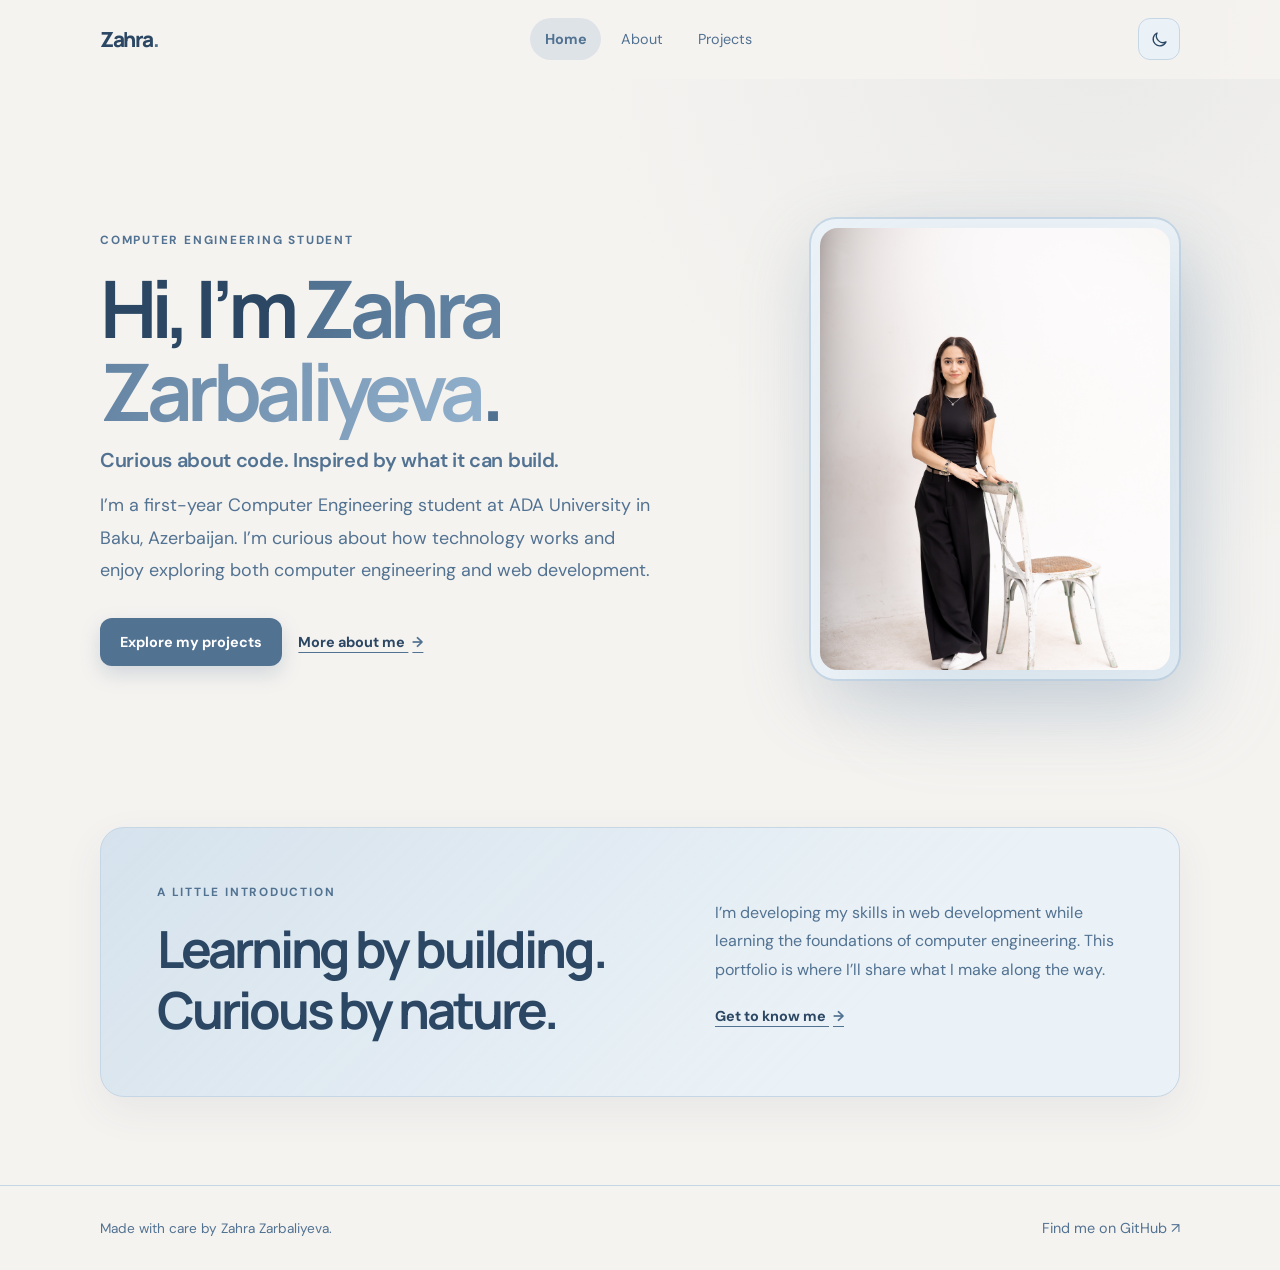
==== index.html @ 4c5765f9 "Apply Bento UI, Dark/Light mode, and Shades of Blue palette" ====
<!doctype html>
<html lang="en" data-theme="light">
  <head>
    <meta charset="utf-8">
    <meta name="viewport" content="width=device-width, initial-scale=1">
    <meta name="description" content="The portfolio of Zahra Zarbaliyeva, a Computer Engineering student at ADA University in Baku, Azerbaijan.">
    <title>Zahra Zarbaliyeva | Portfolio</title>
    <link rel="stylesheet" href="css/style.css">
    <script src="js/main.js" defer></script>
  </head>
  <body>
    <header class="site-header">
      <nav class="navigation container" aria-label="Main navigation">
        <a class="brand" href="index.html">Zahra<span>.</span></a>
        <ul class="nav-links" id="primary-menu">
          <li><a href="index.html" aria-current="page">Home</a></li>
          <li><a href="about.html">About</a></li>
          <li><a href="projects.html">Projects</a></li>
        </ul>
        <div class="nav-controls">
          <button class="theme-toggle" type="button" aria-label="Switch to dark mode" aria-pressed="false" title="Switch to dark mode">
            <svg class="theme-icon theme-icon-sun" viewBox="0 0 24 24" fill="none" aria-hidden="true">
              <circle cx="12" cy="12" r="4"></circle>
              <path d="M12 2v2m0 16v2M4.93 4.93l1.42 1.42m11.3 11.3 1.42 1.42M2 12h2m16 0h2M4.93 19.07l1.42-1.42m11.3-11.3 1.42-1.42"></path>
            </svg>
            <svg class="theme-icon theme-icon-moon" viewBox="0 0 24 24" fill="none" aria-hidden="true">
              <path d="M20.2 15.1A8.5 8.5 0 0 1 8.9 3.8 8.5 8.5 0 1 0 20.2 15.1Z"></path>
            </svg>
          </button>
          <button class="menu-toggle" type="button" aria-expanded="false" aria-controls="primary-menu">
            <span class="sr-only">Toggle navigation</span>
            <span class="menu-icon" aria-hidden="true"></span>
          </button>
        </div>
      </nav>
    </header>

    <main>
      <section class="hero container" data-reveal>
        <div class="hero-content">
          <p class="eyebrow">Computer Engineering student</p>
          <h1>Hi, I’m <span class="gradient-text">Zahra Zarbaliyeva</span><span class="heading-dot">.</span></h1>
          <p class="hero-subtitle">Curious about code. Inspired by what it can build.</p>
          <p class="hero-copy">I’m a first-year Computer Engineering student at ADA University in Baku, Azerbaijan. I’m curious about how technology works and enjoy exploring both computer engineering and web development.</p>
          <div class="hero-actions">
            <a class="button button-primary" href="projects.html">Explore my projects</a>
            <a class="text-link" href="about.html">More about me <span aria-hidden="true">→</span></a>
          </div>
        </div>
        <figure class="profile-photo" data-reveal>
          <img src="assets/images/profile.jpg" alt="Portrait of Zahra Zarbaliyeva">
        </figure>
      </section>

      <section class="intro-section">
        <div class="container intro-grid" data-reveal>
          <div>
            <p class="eyebrow">A little introduction</p>
            <h2>Learning by building.<br>Curious by nature.</h2>
          </div>
          <div class="intro-copy">
            <p>I’m developing my skills in web development while learning the foundations of computer engineering. This portfolio is where I’ll share what I make along the way.</p>
            <a class="text-link" href="about.html">Get to know me <span aria-hidden="true">→</span></a>
          </div>
        </div>
      </section>
    </main>

    <footer class="site-footer">
      <div class="container footer-content">
        <p>Made with care by Zahra Zarbaliyeva.</p>
        <a href="https://github.com/zara200814-ship-it/zara200814-ship-it.github.io" target="_blank" rel="noopener noreferrer">Find me on GitHub <span aria-hidden="true">↗</span></a>
      </div>
    </footer>
  </body>
</html>
---- css/style.css ----
@import url("https://fonts.googleapis.com/css2?family=DM+Sans:wght@400;500;600;700&family=Manrope:wght@400;500;600;700;800&display=swap");

:root,
html[data-theme="light"] {
  color-scheme: light;
  --paper: #f5f3f0;
  --surface: #ebf2f7;
  --ink: #2b4764;
  --muted: #527292;
  --accent: #527292;
  --accent-hover: #2b4764;
  --accent-foreground: #ffffff;
  --accent-hover-foreground: #ffffff;
  --accent-soft: rgb(145 176 204 / 24%);
  --highlight: #91b0cc;
  --line: #c5d6e5;
  --shadow: 0 14px 40px rgb(43 71 100 / 7%);
  --shadow-hover: 0 22px 48px rgb(43 71 100 / 13%);
  --glow: rgb(82 114 146 / 22%);
  --serif: "Manrope", "Avenir Next", sans-serif;
  --sans: "DM Sans", "Avenir Next", sans-serif;
}

html[data-theme="dark"] {
  color-scheme: dark;
  --paper: #182838;
  --surface: #22384e;
  --ink: #f2f6fa;
  --muted: #a7c1d9;
  --accent: #91b0cc;
  --accent-hover: #bcd3e6;
  --accent-foreground: #182838;
  --accent-hover-foreground: #182838;
  --accent-soft: rgb(55 86 117 / 42%);
  --highlight: #bcd3e6;
  --line: #375675;
  --shadow: 0 14px 40px rgb(0 0 0 / 18%);
  --shadow-hover: 0 22px 48px rgb(0 0 0 / 30%);
  --glow: rgb(145 176 204 / 24%);
}

* {
  box-sizing: border-box;
}

html {
  scroll-behavior: smooth;
  scroll-padding-top: 100px;
}

body {
  display: flex;
  min-width: 320px;
  min-height: 100vh;
  flex-direction: column;
  margin: 0;
  background:
    radial-gradient(ellipse at 86% 0%, rgb(82 114 146 / 7%), transparent 32rem),
    var(--paper);
  color: var(--ink);
  font-family: var(--sans);
  -webkit-font-smoothing: antialiased;
  transition: background-color 220ms ease, color 220ms ease;
}

html[data-theme="dark"] body {
  background:
    radial-gradient(ellipse at 86% 0%, rgb(145 176 204 / 9%), transparent 34rem),
    var(--paper);
}

a {
  color: inherit;
}

a:focus-visible,
button:focus-visible {
  outline: 3px solid var(--accent);
  outline-offset: 4px;
}

button {
  color: inherit;
  font: inherit;
}

.container {
  width: min(100% - 3rem, 1080px);
  margin-inline: auto;
}

.site-header {
  position: sticky;
  z-index: 20;
  top: 0;
  border-bottom: 1px solid transparent;
  background: color-mix(in srgb, var(--paper) 90%, transparent);
  transition: background-color 200ms ease, border-color 200ms ease, box-shadow 200ms ease;
}

.site-header.is-scrolled {
  border-bottom-color: var(--line);
  background: color-mix(in srgb, var(--paper) 78%, transparent);
  box-shadow: 0 6px 24px rgb(43 71 100 / 6%);
  -webkit-backdrop-filter: blur(16px);
  backdrop-filter: blur(16px);
}

html[data-theme="dark"] .site-header.is-scrolled {
  box-shadow: 0 6px 24px rgb(0 0 0 / 18%);
}

.navigation {
  display: grid;
  min-height: 78px;
  grid-template-columns: auto 1fr auto;
  gap: 1rem;
  align-items: center;
}

.brand {
  font-family: var(--serif);
  font-size: 1.3rem;
  font-weight: 800;
  letter-spacing: -0.07em;
  text-decoration: none;
}

.brand span,
h1 .heading-dot {
  color: var(--accent);
}

.nav-links {
  display: flex;
  gap: 0.35rem;
  align-items: center;
  justify-content: center;
  margin: 0;
  padding: 0;
  list-style: none;
}

.nav-links a {
  display: inline-flex;
  min-height: 42px;
  align-items: center;
  padding: 0.55rem 0.9rem;
  border-radius: 999px;
  color: var(--muted);
  font-size: 0.9rem;
  text-decoration: none;
  transition: background-color 180ms ease, color 180ms ease;
}

.nav-links a:hover {
  background: var(--accent-soft);
  color: var(--ink);
}

.nav-links a[aria-current="page"] {
  background: var(--accent-soft);
  color: var(--accent);
  font-weight: 700;
}

.nav-controls {
  display: flex;
  align-items: center;
  gap: 0.6rem;
}

.theme-toggle,
.menu-toggle {
  display: grid;
  width: 42px;
  height: 42px;
  flex: 0 0 auto;
  place-items: center;
  border: 1px solid var(--line);
  border-radius: 12px;
  background: var(--surface);
  cursor: pointer;
  transition: border-color 180ms ease, background-color 180ms ease, color 180ms ease, transform 180ms ease;
}

.theme-toggle:hover,
.menu-toggle:hover {
  transform: translateY(-2px);
  border-color: var(--accent);
  color: var(--accent);
}

.theme-icon {
  width: 19px;
  height: 19px;
  stroke: currentColor;
  stroke-linecap: round;
  stroke-linejoin: round;
  stroke-width: 1.7;
}

.theme-icon-sun {
  display: none;
}

.theme-icon-moon {
  display: block;
}

html[data-theme="dark"] .theme-icon-sun {
  display: block;
}

html[data-theme="dark"] .theme-icon-moon {
  display: none;
}

.menu-toggle {
  display: none;
}

.eyebrow {
  margin: 0 0 1.1rem;
  color: var(--accent);
  font-size: 0.74rem;
  font-weight: 700;
  letter-spacing: 0.15em;
  text-transform: uppercase;
}

h1,
h2,
p {
  margin-top: 0;
}

h1,
h2 {
  font-family: var(--serif);
}

.hero {
  display: grid;
  min-height: min(740px, calc(100svh - 78px));
  grid-template-columns: minmax(0, 1.15fr) minmax(260px, 0.85fr);
  gap: clamp(2.5rem, 8vw, 7rem);
  align-items: center;
  padding-block: clamp(4rem, 8vw, 7rem);
}

.hero-content {
  max-width: 650px;
}

.hero h1,
.page-main h1 {
  margin-bottom: 1.2rem;
  font-size: clamp(3.2rem, 6.2vw, 5.4rem);
  font-weight: 700;
  letter-spacing: -0.075em;
  line-height: 1.05;
}

.gradient-text {
  background: linear-gradient(105deg, var(--accent) 5%, var(--highlight) 100%);
  background-clip: text;
  -webkit-text-fill-color: transparent;
}

.hero-subtitle {
  margin: -0.25rem 0 1rem;
  color: var(--accent);
  font-size: clamp(1.05rem, 2vw, 1.25rem);
  font-weight: 600;
  letter-spacing: -0.015em;
}

.hero-copy,
.intro-copy p,
.page-copy p,
.projects-intro {
  color: var(--muted);
  line-height: 1.8;
}

.hero-copy {
  max-width: 550px;
  margin-bottom: 2rem;
  font-size: clamp(1rem, 1.7vw, 1.12rem);
}

.hero-actions {
  display: flex;
  flex-wrap: wrap;
  gap: 1rem;
  align-items: center;
}

.button {
  display: inline-flex;
  min-height: 48px;
  align-items: center;
  justify-content: center;
  padding: 0.8rem 1.2rem;
  border: 1px solid transparent;
  border-radius: 12px;
  font-size: 0.9rem;
  font-weight: 700;
  text-decoration: none;
  transition: background-color 180ms ease, color 180ms ease, box-shadow 180ms ease, transform 180ms ease;
}

.button-primary {
  background: var(--accent);
  color: var(--accent-foreground);
  box-shadow: 0 8px 20px var(--glow);
}

.button-primary:hover {
  background: var(--accent-hover);
  color: var(--accent-hover-foreground);
  box-shadow: 0 12px 26px var(--glow);
  transform: translateY(-2px);
}

.text-link {
  color: var(--ink);
  font-size: 0.9rem;
  font-weight: 700;
  text-decoration-color: var(--accent);
  text-underline-offset: 5px;
  transition: color 180ms ease;
}

.text-link:hover {
  color: var(--accent);
}

.text-link span,
.footer-content a span {
  margin-left: 0.25rem;
  color: var(--accent);
}

.profile-photo {
  position: relative;
  isolation: isolate;
  width: min(100%, 370px);
  aspect-ratio: 4 / 5;
  justify-self: end;
  margin: 0;
  padding: 9px;
  border: 1px solid var(--line);
  border-radius: 26px;
  background: var(--surface);
  box-shadow: 0 0 0 1px var(--line), 0 24px 70px var(--glow);
}

.profile-photo::before {
  position: absolute;
  z-index: -1;
  inset: 12% -8% -7% 18%;
  border-radius: inherit;
  background: linear-gradient(135deg, var(--accent), var(--highlight));
  content: "";
  filter: blur(45px);
  opacity: 0.18;
}

.profile-photo img {
  display: block;
  width: 100%;
  height: 100%;
  border-radius: 18px;
  object-fit: cover;
  object-position: center 45%;
}

.intro-section {
  padding-block: 0.5rem 5.5rem;
}

.intro-grid {
  display: grid;
  grid-template-columns: 1fr 0.8fr;
  gap: 3rem;
  align-items: center;
  padding: clamp(2rem, 5vw, 3.5rem);
  border: 1px solid var(--line);
  border-radius: 24px;
  background:
    linear-gradient(135deg, var(--accent-soft), transparent 70%),
    var(--surface);
  box-shadow: var(--shadow);
  transition: transform 220ms ease, box-shadow 220ms ease, border-color 220ms ease;
}

.intro-grid:hover {
  border-color: color-mix(in srgb, var(--accent) 40%, var(--line));
  box-shadow: var(--shadow-hover);
  transform: translateY(-5px);
}

.intro-grid h2 {
  margin-bottom: 0;
  font-size: clamp(2rem, 4vw, 3.2rem);
  font-weight: 700;
  letter-spacing: -0.06em;
  line-height: 1.2;
}

.intro-copy p {
  margin-bottom: 1.25rem;
}

.site-footer {
  margin-top: auto;
  border-top: 1px solid var(--line);
}

.footer-content {
  display: flex;
  min-height: 84px;
  flex-wrap: wrap;
  gap: 1rem;
  align-items: center;
  justify-content: space-between;
}

.footer-content p {
  margin: 0;
  color: var(--muted);
  font-size: 0.85rem;
}

.footer-content a {
  display: inline-flex;
  align-items: center;
  color: var(--muted);
  font-size: 0.9rem;
  text-decoration: none;
  transition: color 180ms ease, transform 180ms ease;
}

.footer-content a span {
  display: inline-block;
  transition: transform 180ms ease;
}

.footer-content a:hover {
  color: var(--ink);
  transform: translateY(-1px);
}

.footer-content a:hover span {
  transform: translate(2px, -2px);
}

.page-main {
  flex: 1;
  padding-block: clamp(4.5rem, 9vw, 7rem);
}

.page-main h1 {
  margin-bottom: 1.6rem;
  font-size: clamp(3.2rem, 7vw, 5.5rem);
}

.page-copy {
  display: grid;
  max-width: 900px;
  grid-template-columns: repeat(2, minmax(0, 1fr));
  gap: 1rem;
}

.page-copy > p:first-child,
.page-copy > p:last-of-type,
.page-copy > .button {
  grid-column: 1 / -1;
}

.page-copy > p {
  margin-bottom: 0.5rem;
  font-size: 1.03rem;
}

.page-copy .button {
  justify-self: start;
  margin-top: 0.25rem;
}

.about-section {
  min-height: 100%;
  margin: 0;
  padding: 1.5rem;
  border: 1px solid var(--line);
  border-radius: 20px;
  background: var(--surface);
  box-shadow: var(--shadow);
  transition: transform 220ms ease, box-shadow 220ms ease, border-color 220ms ease;
}

.about-section:hover {
  border-color: color-mix(in srgb, var(--accent) 40%, var(--line));
  box-shadow: var(--shadow-hover);
  transform: translateY(-5px);
}

.about-section h2 {
  margin-bottom: 0.75rem;
  font-size: 1.35rem;
  letter-spacing: -0.04em;
}

.about-section p {
  margin-bottom: 0.75rem;
  color: var(--muted);
  line-height: 1.75;
}

.detail-list {
  margin: 0;
  padding-left: 1.2rem;
  color: var(--muted);
  line-height: 1.8;
}

.skill-list {
  display: flex;
  flex-wrap: wrap;
  gap: 0.65rem;
  margin: 1rem 0 0;
  padding: 0;
  list-style: none;
}

.skill-list li {
  padding: 0.55rem 0.85rem;
  border: 1px solid var(--line);
  border-radius: 999px;
  background: var(--accent-soft);
  color: var(--ink);
  font-size: 0.85rem;
  font-weight: 600;
}

.projects-intro {
  max-width: 640px;
  margin-bottom: 2.5rem;
  font-size: 1.05rem;
}

.project-grid {
  display: grid;
  grid-template-columns: repeat(3, minmax(0, 1fr));
  gap: 1.25rem;
}

.project-card {
  overflow: hidden;
  border: 1px solid var(--line);
  border-radius: 20px;
  background: var(--surface);
  box-shadow: var(--shadow);
  transition: transform 220ms ease, box-shadow 220ms ease, border-color 220ms ease;
}

.project-card:hover {
  border-color: color-mix(in srgb, var(--accent) 40%, var(--line));
  box-shadow: var(--shadow-hover);
  transform: translateY(-6px);
}

.project-image,
.project-placeholder {
  display: grid;
  width: 100%;
  aspect-ratio: 4 / 3;
}

.project-image {
  object-fit: cover;
  object-position: center 62%;
  transition: transform 350ms ease;
}

.project-card:hover .project-image {
  transform: scale(1.04);
}

.project-placeholder {
  place-items: center;
  background:
    radial-gradient(circle at 80% 20%, rgb(145 176 204 / 27%), transparent 42%),
    var(--accent-soft);
  color: var(--muted);
  font-size: 0.9rem;
  font-weight: 700;
  letter-spacing: 0.02em;
}

html[data-theme="dark"] .project-placeholder {
  background:
    radial-gradient(circle at 80% 20%, rgb(145 176 204 / 18%), transparent 42%),
    var(--surface);
}

.project-card-content {
  padding: 1.45rem;
  background: var(--surface);
}

.project-course {
  margin-bottom: 0.65rem;
  color: var(--accent);
  font-size: 0.7rem;
  font-weight: 700;
  letter-spacing: 0.1em;
  text-transform: uppercase;
}

.project-card h2 {
  margin-bottom: 0.6rem;
  font-size: 1.4rem;
  letter-spacing: -0.04em;
}

.project-card-content > p:last-child {
  margin-bottom: 0;
  color: var(--muted);
  line-height: 1.75;
}

.sr-only {
  position: absolute;
  width: 1px;
  height: 1px;
  overflow: hidden;
  clip: rect(0, 0, 0, 0);
  white-space: nowrap;
  clip-path: inset(50%);
}

.reveal {
  opacity: 0;
  transform: translateY(18px);
  transition: opacity 600ms ease, transform 600ms cubic-bezier(0.2, 0.7, 0.2, 1);
}

.reveal.is-visible {
  opacity: 1;
  transform: translateY(0);
}

@media (max-width: 860px) {
  .project-grid {
    grid-template-columns: repeat(2, minmax(0, 1fr));
  }
}

@media (max-width: 640px) {
  .container {
    width: min(100% - 2rem, 1080px);
  }

  .navigation {
    position: relative;
    min-height: 72px;
    grid-template-columns: auto 1fr;
  }

  .nav-controls {
    grid-column: 2;
    justify-self: end;
  }

  .menu-toggle {
    display: grid;
  }

  .nav-links {
    position: absolute;
    z-index: 2;
    top: calc(100% + 0.5rem);
    right: 0;
    left: auto;
    display: none;
    width: min(280px, calc(100vw - 2rem));
    align-items: stretch;
    gap: 0.25rem;
    padding: 0.65rem;
    border: 1px solid var(--line);
    border-radius: 16px;
    background: var(--surface);
    box-shadow: var(--shadow-hover);
  }

  .nav-links.is-open {
    display: flex;
    flex-direction: column;
  }

  .nav-links a {
    display: flex;
    justify-content: flex-start;
  }

  .hero {
    min-height: 0;
    grid-template-columns: 1fr;
    gap: 2.5rem;
    padding-block: 4.5rem 4rem;
  }

  .hero h1 {
    font-size: clamp(2.85rem, 12vw, 4.3rem);
  }

  .profile-photo {
    width: min(78%, 340px);
    justify-self: start;
  }

  .intro-section {
    padding-block: 0 4rem;
  }

  .intro-grid {
    grid-template-columns: 1fr;
    gap: 1.25rem;
    padding: 1.5rem;
    border-radius: 20px;
  }

  .page-main {
    padding-block: 4.5rem;
  }

  .page-copy {
    grid-template-columns: 1fr;
  }

  .page-copy > p:first-child,
  .page-copy > p:last-of-type,
  .page-copy > .button {
    grid-column: auto;
  }

  .about-section {
    padding: 1.25rem;
  }

  .project-grid {
    grid-template-columns: 1fr;
  }

  .project-card-content {
    padding: 1.25rem;
  }

  .footer-content {
    min-height: 78px;
  }
}

@media (prefers-reduced-motion: reduce) {
  html {
    scroll-behavior: auto;
  }

  *,
  *::before,
  *::after {
    animation-duration: 0.01ms !important;
    animation-iteration-count: 1 !important;
    scroll-behavior: auto !important;
    transition-duration: 0.01ms !important;
  }
}
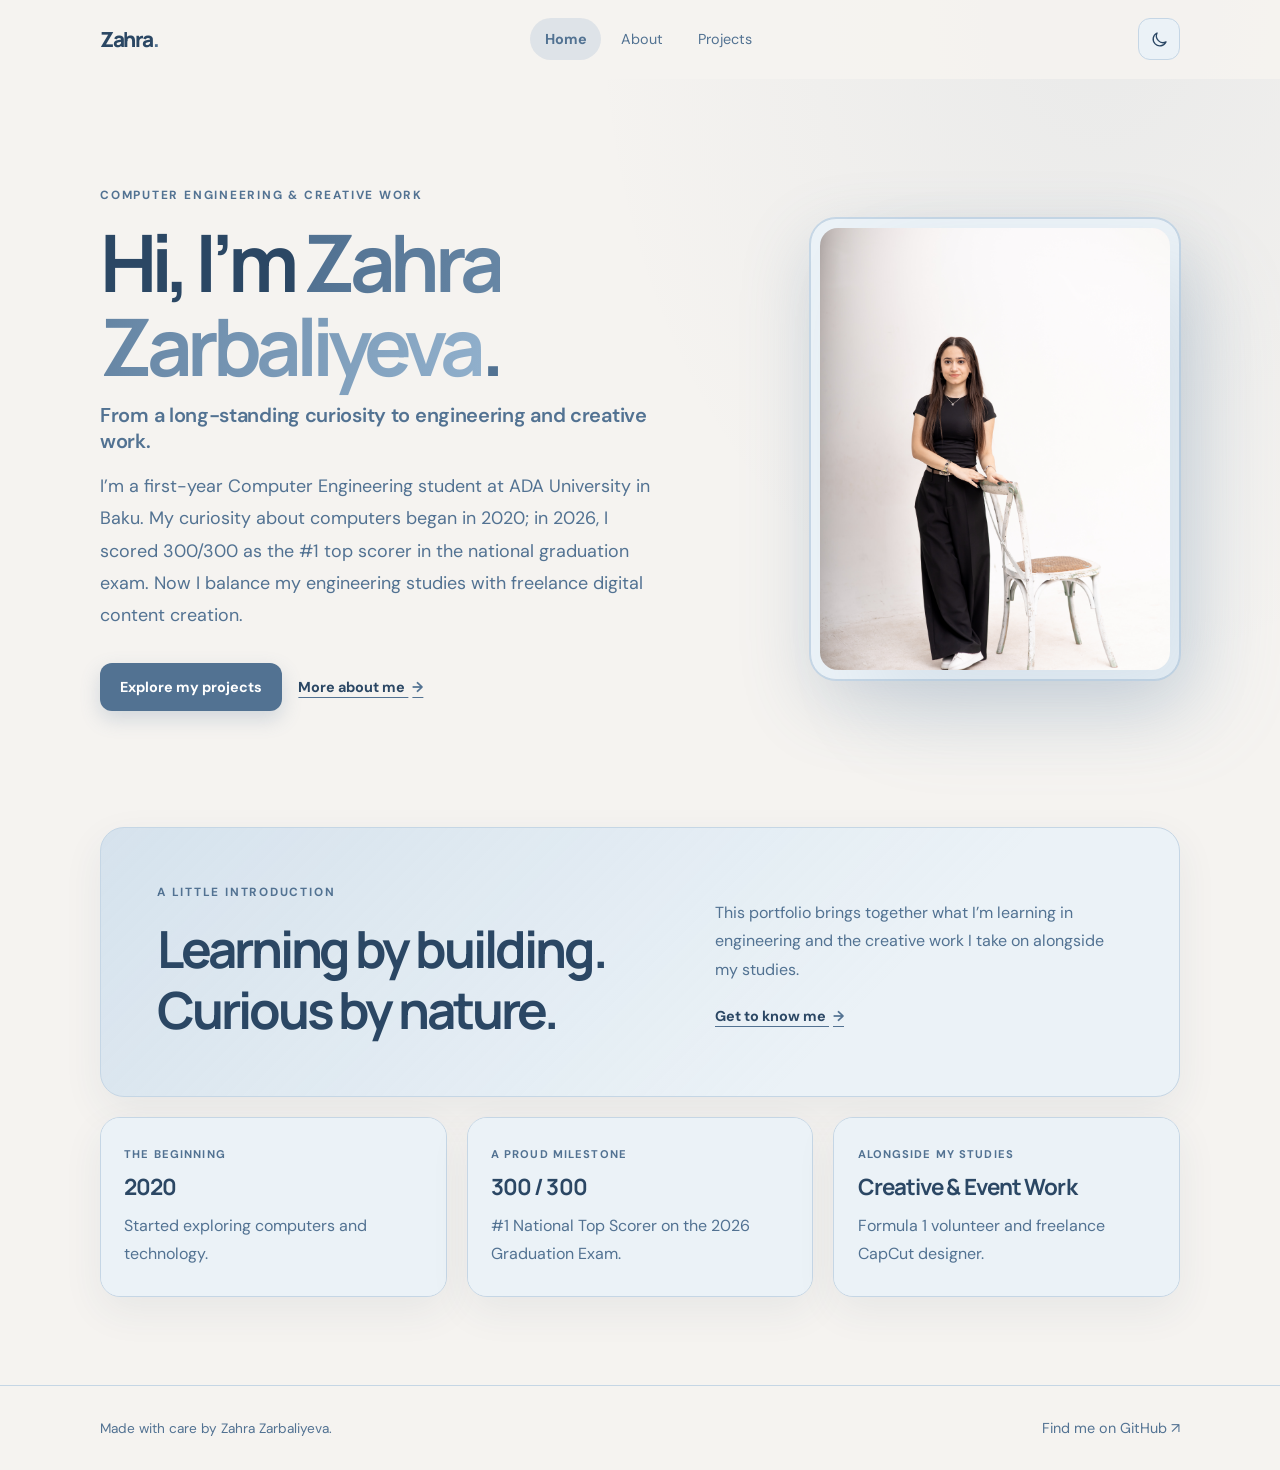
==== commit d5130daf: "Add personal milestones, F1 volunteering, and freelance CapCut work" ====
--- a/index.html
+++ b/index.html
@@ -38,10 +38,10 @@
     <main>
       <section class="hero container" data-reveal>
         <div class="hero-content">
-          <p class="eyebrow">Computer Engineering student</p>
+          <p class="eyebrow">Computer Engineering &amp; Creative Work</p>
           <h1>Hi, I’m <span class="gradient-text">Zahra Zarbaliyeva</span><span class="heading-dot">.</span></h1>
-          <p class="hero-subtitle">Curious about code. Inspired by what it can build.</p>
-          <p class="hero-copy">I’m a first-year Computer Engineering student at ADA University in Baku, Azerbaijan. I’m curious about how technology works and enjoy exploring both computer engineering and web development.</p>
+          <p class="hero-subtitle">From a long-standing curiosity to engineering and creative work.</p>
+          <p class="hero-copy">I’m a first-year Computer Engineering student at ADA University in Baku. My curiosity about computers began in 2020; in 2026, I scored 300/300 as the #1 top scorer in the national graduation exam. Now I balance my engineering studies with freelance digital content creation.</p>
           <div class="hero-actions">
             <a class="button button-primary" href="projects.html">Explore my projects</a>
             <a class="text-link" href="about.html">More about me <span aria-hidden="true">→</span></a>
@@ -59,9 +59,32 @@
             <h2>Learning by building.<br>Curious by nature.</h2>
           </div>
           <div class="intro-copy">
-            <p>I’m developing my skills in web development while learning the foundations of computer engineering. This portfolio is where I’ll share what I make along the way.</p>
+            <p>This portfolio brings together what I’m learning in engineering and the creative work I take on alongside my studies.</p>
             <a class="text-link" href="about.html">Get to know me <span aria-hidden="true">→</span></a>
           </div>
+        </div>
+        <div class="container project-grid highlight-grid">
+          <article class="project-card highlight-card" data-reveal>
+            <div class="project-card-content">
+              <p class="project-course">The beginning</p>
+              <h2>2020</h2>
+              <p>Started exploring computers and technology.</p>
+            </div>
+          </article>
+          <article class="project-card highlight-card" data-reveal>
+            <div class="project-card-content">
+              <p class="project-course">A proud milestone</p>
+              <h2>300 / 300</h2>
+              <p>#1 National Top Scorer on the 2026 Graduation Exam.</p>
+            </div>
+          </article>
+          <article class="project-card highlight-card" data-reveal>
+            <div class="project-card-content">
+              <p class="project-course">Alongside my studies</p>
+              <h2>Creative &amp; Event Work</h2>
+              <p>Formula 1 volunteer and freelance CapCut designer.</p>
+            </div>
+          </article>
         </div>
       </section>
     </main>
--- a/css/style.css
+++ b/css/style.css
@@ -127,7 +127,8 @@
 }
 
 .brand span,
-h1 .heading-dot {
+h1 .heading-dot,
+h1 > span:not(.gradient-text) {
   color: var(--accent);
 }
 
@@ -379,6 +380,26 @@
 
 .intro-section {
   padding-block: 0.5rem 5.5rem;
+}
+
+.highlight-grid {
+  margin-top: 1.25rem;
+}
+
+.highlight-card {
+  display: flex;
+  min-height: 180px;
+}
+
+.highlight-card .project-card-content {
+  display: flex;
+  flex: 1;
+  flex-direction: column;
+  justify-content: center;
+}
+
+.highlight-card h2 {
+  font-size: clamp(1.45rem, 2.4vw, 2rem);
 }
 
 .intro-grid {
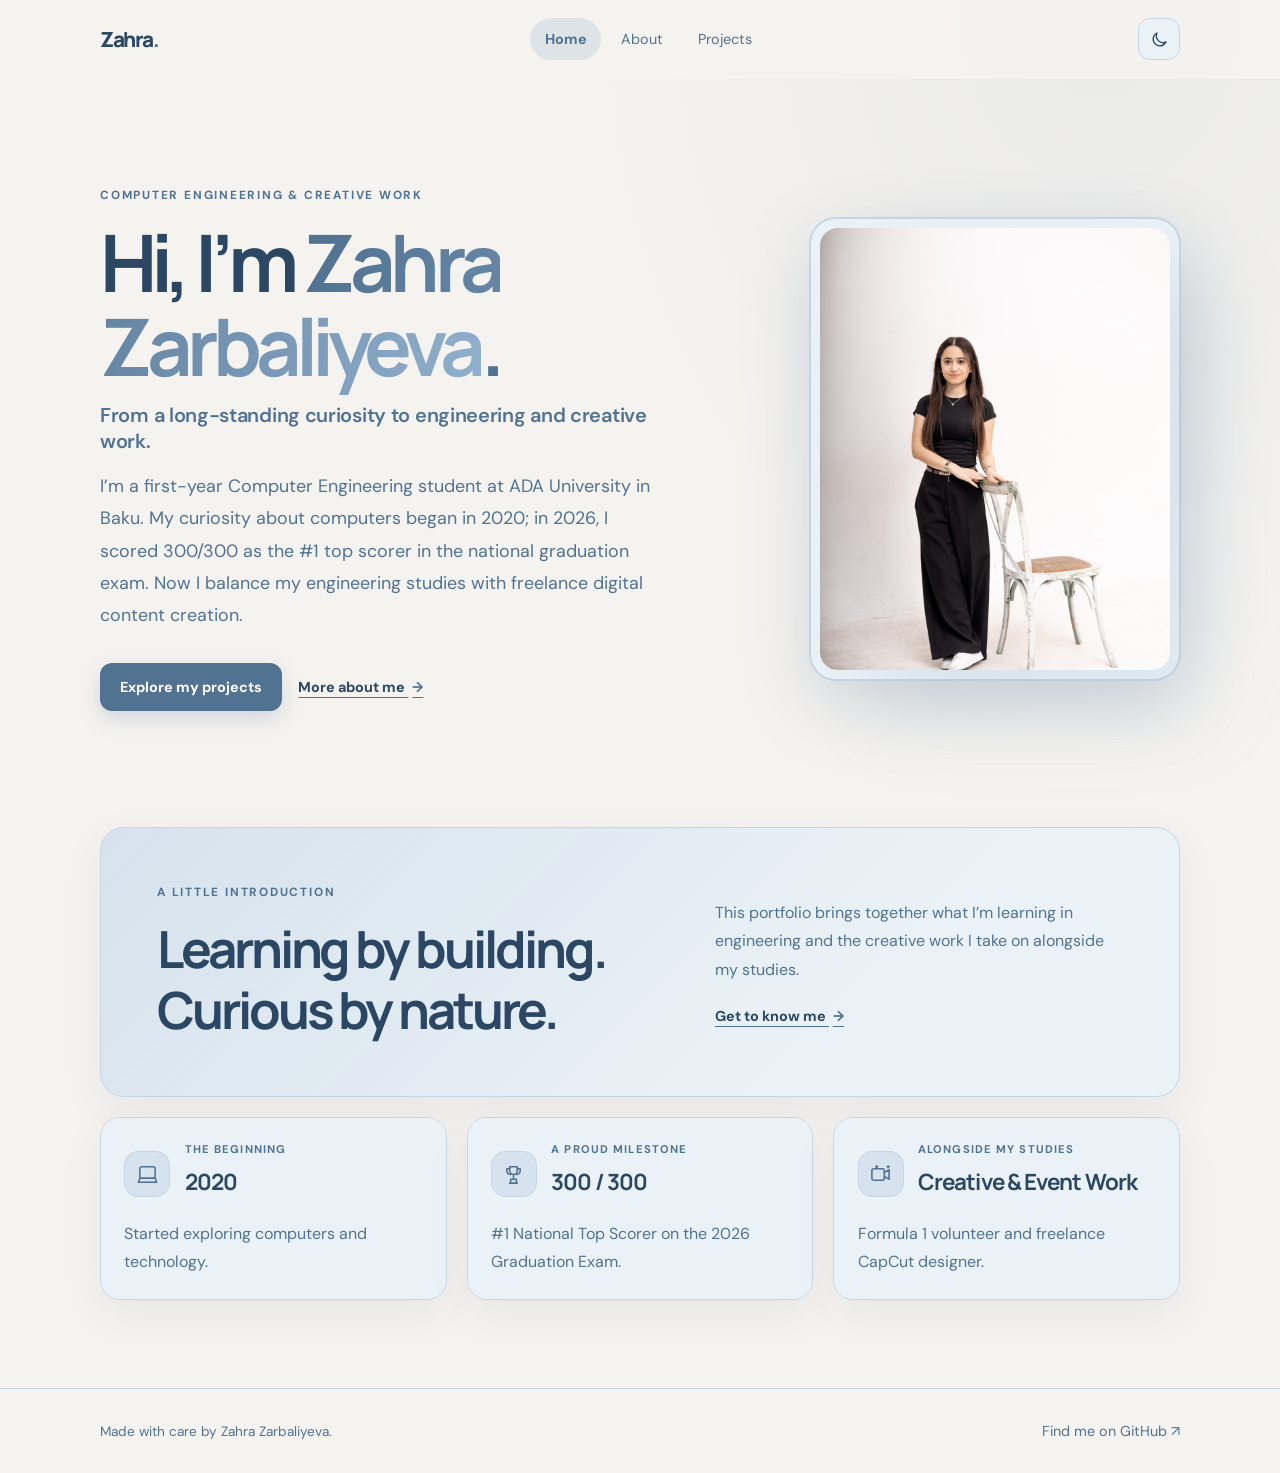
==== commit 14f610bd: "Add minimalist SVG icons, animated counters, and Z.Z monogram favicon" ====
--- a/index.html
+++ b/index.html
@@ -5,11 +5,12 @@
     <meta name="viewport" content="width=device-width, initial-scale=1">
     <meta name="description" content="The portfolio of Zahra Zarbaliyeva, a Computer Engineering student at ADA University in Baku, Azerbaijan.">
     <title>Zahra Zarbaliyeva | Portfolio</title>
+    <link rel="icon" type="image/svg+xml" href="assets/images/favicon.svg">
     <link rel="stylesheet" href="css/style.css">
     <script src="js/main.js" defer></script>
   </head>
   <body>
-    <header class="site-header">
+    <header class="site-header" id="top">
       <nav class="navigation container" aria-label="Main navigation">
         <a class="brand" href="index.html">Zahra<span>.</span></a>
         <ul class="nav-links" id="primary-menu">
@@ -66,28 +67,64 @@
         <div class="container project-grid highlight-grid">
           <article class="project-card highlight-card" data-reveal>
             <div class="project-card-content">
-              <p class="project-course">The beginning</p>
-              <h2>2020</h2>
+              <div class="highlight-card-heading">
+                <span class="bento-icon" aria-hidden="true">
+                  <svg viewBox="0 0 24 24">
+                    <rect x="4" y="4" width="16" height="12" rx="2"></rect>
+                    <path d="M2.5 20h19l-1.5-4H4l-1.5 4Z"></path>
+                  </svg>
+                </span>
+                <div>
+                  <p class="project-course">The beginning</p>
+                  <h2><span data-count-up="2020">2020</span></h2>
+                </div>
+              </div>
               <p>Started exploring computers and technology.</p>
             </div>
           </article>
           <article class="project-card highlight-card" data-reveal>
             <div class="project-card-content">
-              <p class="project-course">A proud milestone</p>
-              <h2>300 / 300</h2>
+              <div class="highlight-card-heading">
+                <span class="bento-icon" aria-hidden="true">
+                  <svg viewBox="0 0 24 24">
+                    <path d="M8 4h8v4a4 4 0 0 1-8 0V4Z"></path>
+                    <path d="M8 6H5v2a4 4 0 0 0 4 4m7-6h3v2a4 4 0 0 1-4 4m-3 0v5m-4 4h8m-7-4h6v4H9z"></path>
+                  </svg>
+                </span>
+                <div>
+                  <p class="project-course">A proud milestone</p>
+                  <h2><span data-count-up="300">300</span> / 300</h2>
+                </div>
+              </div>
               <p>#1 National Top Scorer on the 2026 Graduation Exam.</p>
             </div>
           </article>
           <article class="project-card highlight-card" data-reveal>
             <div class="project-card-content">
-              <p class="project-course">Alongside my studies</p>
-              <h2>Creative &amp; Event Work</h2>
+              <div class="highlight-card-heading">
+                <span class="bento-icon" aria-hidden="true">
+                  <svg viewBox="0 0 24 24">
+                    <rect x="3" y="6" width="13" height="12" rx="2"></rect>
+                    <path d="m16 10 5-3v10l-5-3M8 3v2m-1-1h2M20 3v2m-1-1h2"></path>
+                  </svg>
+                </span>
+                <div>
+                  <p class="project-course">Alongside my studies</p>
+                  <h2>Creative &amp; Event Work</h2>
+                </div>
+              </div>
               <p>Formula 1 volunteer and freelance CapCut designer.</p>
             </div>
           </article>
         </div>
       </section>
     </main>
+
+    <a class="back-to-top" href="#top" aria-label="Back to top" title="Back to top" aria-hidden="true" tabindex="-1">
+      <svg viewBox="0 0 24 24" fill="none" aria-hidden="true">
+        <path d="M12 19V5m-7 7 7-7 7 7"></path>
+      </svg>
+    </a>
 
     <footer class="site-footer">
       <div class="container footer-content">
--- a/css/style.css
+++ b/css/style.css
@@ -15,7 +15,7 @@
   --highlight: #91b0cc;
   --line: #c5d6e5;
   --shadow: 0 14px 40px rgb(43 71 100 / 7%);
-  --shadow-hover: 0 22px 48px rgb(43 71 100 / 13%);
+  --shadow-hover: 0 22px 48px rgb(43 71 100 / 13%), 0 0 26px var(--glow);
   --glow: rgb(82 114 146 / 22%);
   --serif: "Manrope", "Avenir Next", sans-serif;
   --sans: "DM Sans", "Avenir Next", sans-serif;
@@ -35,7 +35,7 @@
   --highlight: #bcd3e6;
   --line: #375675;
   --shadow: 0 14px 40px rgb(0 0 0 / 18%);
-  --shadow-hover: 0 22px 48px rgb(0 0 0 / 30%);
+  --shadow-hover: 0 22px 48px rgb(0 0 0 / 30%), 0 0 26px var(--glow);
   --glow: rgb(145 176 204 / 24%);
 }
 
@@ -44,7 +44,6 @@
 }
 
 html {
-  scroll-behavior: smooth;
   scroll-padding-top: 100px;
 }
 
@@ -221,6 +220,50 @@
   display: none;
 }
 
+.menu-icon,
+.menu-icon::before,
+.menu-icon::after {
+  display: block;
+  width: 18px;
+  height: 2px;
+  border-radius: 999px;
+  background: currentColor;
+}
+
+.menu-icon {
+  position: relative;
+}
+
+.menu-icon::before,
+.menu-icon::after {
+  position: absolute;
+  left: 0;
+  content: "";
+  transition: top 180ms ease, transform 180ms ease;
+}
+
+.menu-icon::before {
+  top: -6px;
+}
+
+.menu-icon::after {
+  top: 6px;
+}
+
+.menu-toggle[aria-expanded="true"] .menu-icon {
+  background: transparent;
+}
+
+.menu-toggle[aria-expanded="true"] .menu-icon::before {
+  top: 0;
+  transform: rotate(45deg);
+}
+
+.menu-toggle[aria-expanded="true"] .menu-icon::after {
+  top: 0;
+  transform: rotate(-45deg);
+}
+
 .eyebrow {
   margin: 0 0 1.1rem;
   color: var(--accent);
@@ -402,6 +445,44 @@
   font-size: clamp(1.45rem, 2.4vw, 2rem);
 }
 
+.highlight-card-heading,
+.about-card-heading {
+  display: flex;
+  align-items: flex-start;
+  gap: 0.9rem;
+}
+
+.highlight-card-heading {
+  align-items: center;
+  margin-bottom: 0.85rem;
+}
+
+.highlight-card-heading h2 {
+  margin-bottom: 0;
+}
+
+.bento-icon {
+  display: grid;
+  width: 46px;
+  height: 46px;
+  flex: 0 0 auto;
+  place-items: center;
+  border: 1px solid var(--line);
+  border-radius: 14px;
+  background: var(--accent-soft);
+  color: var(--accent);
+}
+
+.bento-icon svg {
+  width: 23px;
+  height: 23px;
+  fill: none;
+  stroke: currentColor;
+  stroke-linecap: round;
+  stroke-linejoin: round;
+  stroke-width: 1.65;
+}
+
 .intro-grid {
   display: grid;
   grid-template-columns: 1fr 0.8fr;
@@ -476,6 +557,52 @@
 
 .footer-content a:hover span {
   transform: translate(2px, -2px);
+}
+
+.back-to-top {
+  position: fixed;
+  z-index: 18;
+  right: 1.5rem;
+  bottom: 1.5rem;
+  display: grid;
+  width: 48px;
+  height: 48px;
+  place-items: center;
+  border: 1px solid var(--line);
+  border-radius: 15px;
+  background: var(--surface);
+  color: var(--accent);
+  box-shadow: var(--shadow);
+  opacity: 0;
+  pointer-events: none;
+  text-decoration: none;
+  transform: translateY(12px);
+  transition: background-color 200ms ease, border-color 200ms ease, box-shadow 200ms ease, color 200ms ease, opacity 200ms ease, transform 200ms ease, visibility 200ms ease;
+  visibility: hidden;
+}
+
+.back-to-top svg {
+  width: 21px;
+  height: 21px;
+  stroke: currentColor;
+  stroke-linecap: round;
+  stroke-linejoin: round;
+  stroke-width: 1.8;
+}
+
+.back-to-top.is-visible {
+  opacity: 1;
+  pointer-events: auto;
+  transform: translateY(0);
+  visibility: visible;
+}
+
+.back-to-top.is-visible:hover {
+  border-color: var(--accent);
+  background: var(--accent);
+  box-shadow: 0 12px 28px var(--glow);
+  color: var(--accent-foreground);
+  transform: translateY(-3px);
 }
 
 .page-main {
@@ -534,6 +661,15 @@
   letter-spacing: -0.04em;
 }
 
+.about-card-heading {
+  align-items: center;
+  margin-bottom: 0.9rem;
+}
+
+.about-card-heading h2 {
+  margin-bottom: 0;
+}
+
 .about-section p {
   margin-bottom: 0.75rem;
   color: var(--muted);
@@ -647,10 +783,47 @@
   letter-spacing: -0.04em;
 }
 
-.project-card-content > p:last-child {
+.project-card-content > p:last-of-type {
   margin-bottom: 0;
   color: var(--muted);
   line-height: 1.75;
+}
+
+.project-video-link {
+  display: inline-flex;
+  min-height: 42px;
+  align-items: center;
+  gap: 0.55rem;
+  margin-top: 1.1rem;
+  padding: 0.55rem 0.85rem;
+  border: 1px solid var(--line);
+  border-radius: 12px;
+  background: var(--accent-soft);
+  color: var(--ink);
+  font-size: 0.84rem;
+  font-weight: 700;
+  text-decoration: none;
+  transition: background-color 180ms ease, border-color 180ms ease, box-shadow 180ms ease, color 180ms ease, transform 180ms ease;
+}
+
+.project-video-link:hover {
+  transform: translateY(-2px);
+  border-color: var(--accent);
+  background: var(--accent);
+  box-shadow: 0 8px 18px var(--glow);
+  color: var(--accent-foreground);
+}
+
+.play-icon {
+  width: 16px;
+  height: 16px;
+  flex: 0 0 auto;
+  fill: currentColor;
+  transition: transform 180ms ease;
+}
+
+.project-video-link:hover .play-icon {
+  transform: translateX(2px);
 }
 
 .sr-only {
@@ -783,6 +956,23 @@
   .footer-content {
     min-height: 78px;
   }
+
+  .back-to-top {
+    right: 1rem;
+    bottom: 1rem;
+  }
+}
+
+@media (max-width: 900px) {
+  .hero {
+    min-height: 0;
+    grid-template-columns: 1fr;
+  }
+
+  .profile-photo {
+    order: -1;
+    justify-self: center;
+  }
 }
 
 @media (prefers-reduced-motion: reduce) {
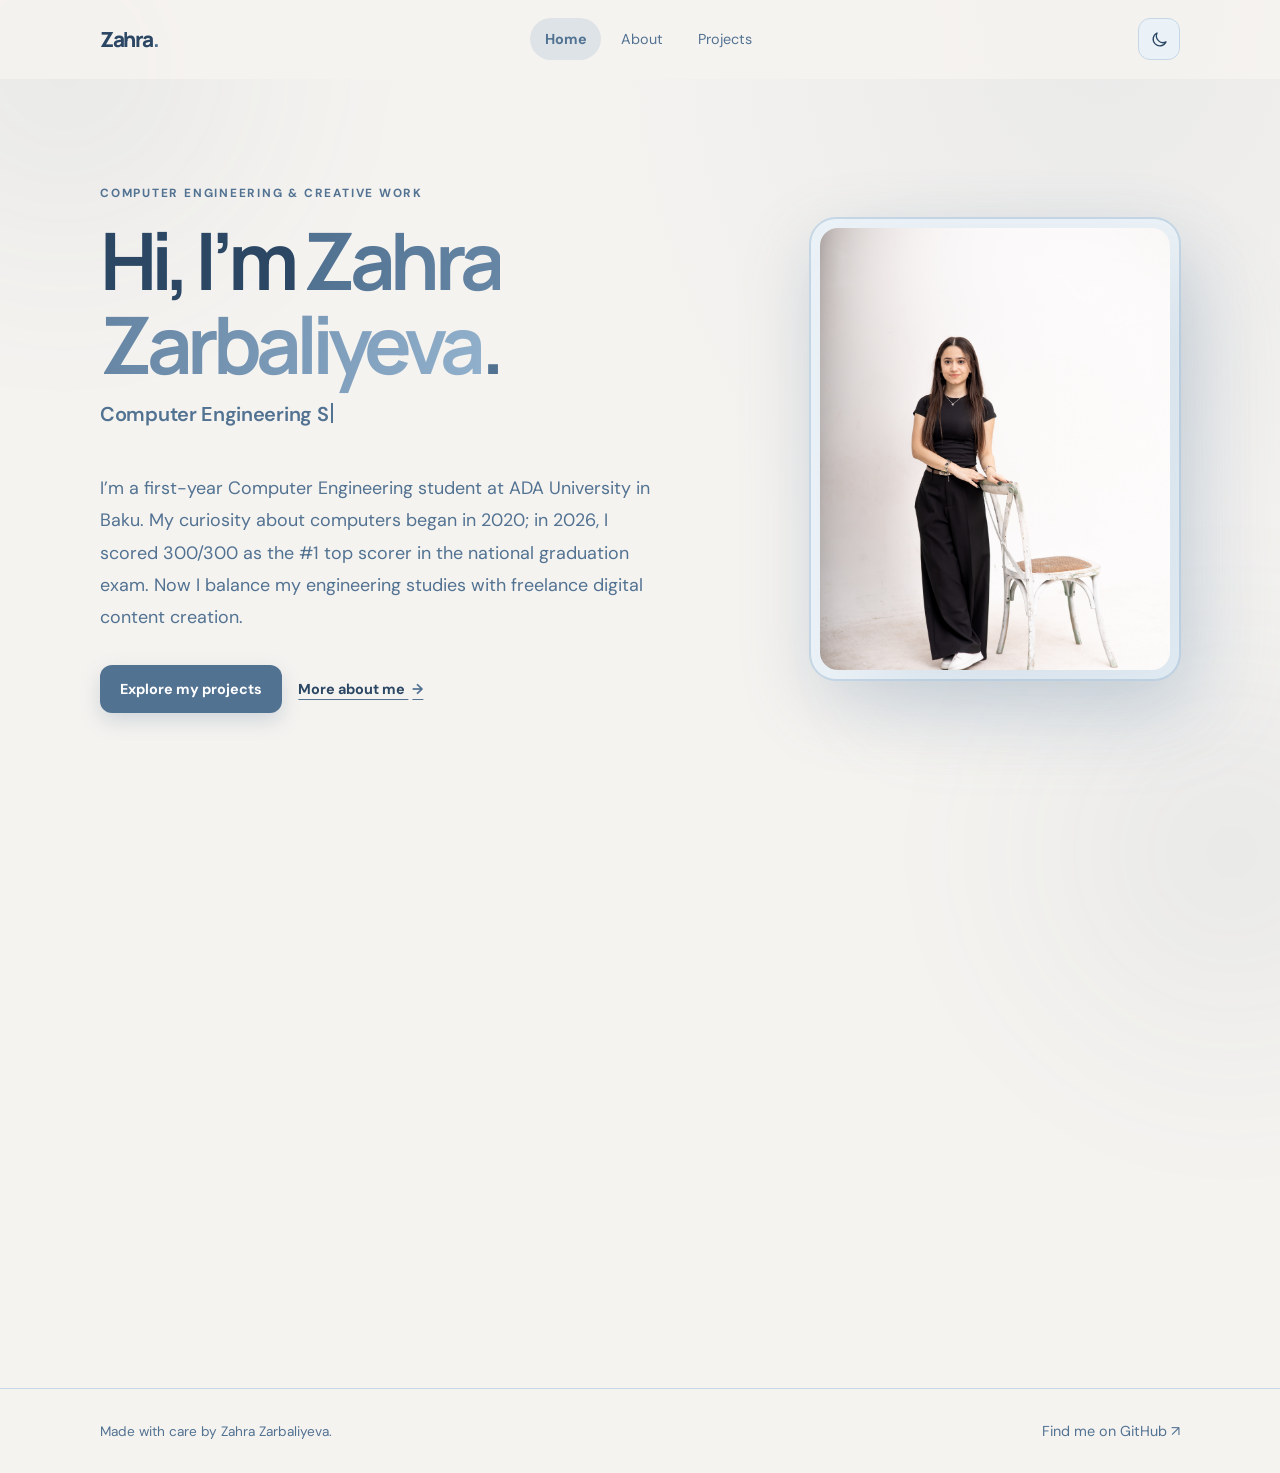
==== commit e03adce9: "Add SVG icons, Z.Z favicon, spotlight hover, typing subtitle, and scroll animations" ====
--- a/index.html
+++ b/index.html
@@ -41,7 +41,7 @@
         <div class="hero-content">
           <p class="eyebrow">Computer Engineering &amp; Creative Work</p>
           <h1>Hi, I’m <span class="gradient-text">Zahra Zarbaliyeva</span><span class="heading-dot">.</span></h1>
-          <p class="hero-subtitle">From a long-standing curiosity to engineering and creative work.</p>
+          <p class="hero-subtitle"><span class="typing-role">Computer Engineering Student at ADA University</span><span class="typing-caret" aria-hidden="true"></span></p>
           <p class="hero-copy">I’m a first-year Computer Engineering student at ADA University in Baku. My curiosity about computers began in 2020; in 2026, I scored 300/300 as the #1 top scorer in the national graduation exam. Now I balance my engineering studies with freelance digital content creation.</p>
           <div class="hero-actions">
             <a class="button button-primary" href="projects.html">Explore my projects</a>
--- a/css/style.css
+++ b/css/style.css
@@ -62,6 +62,40 @@
   transition: background-color 220ms ease, color 220ms ease;
 }
 
+body::before,
+body::after {
+  position: fixed;
+  z-index: 0;
+  width: min(38rem, 90vw);
+  aspect-ratio: 1;
+  border-radius: 50%;
+  content: "";
+  filter: blur(72px);
+  opacity: 0.38;
+  pointer-events: none;
+  animation: ambient-drift 26s ease-in-out infinite alternate;
+  will-change: transform;
+}
+
+body::before {
+  top: -15rem;
+  left: -15rem;
+  background: radial-gradient(circle, var(--glow) 0%, transparent 70%);
+}
+
+body::after {
+  right: -16rem;
+  bottom: -16rem;
+  background: radial-gradient(circle, color-mix(in srgb, var(--accent) 22%, transparent) 0%, transparent 70%);
+  animation-delay: -13s;
+  animation-duration: 32s;
+}
+
+body > * {
+  position: relative;
+  z-index: 1;
+}
+
 html[data-theme="dark"] body {
   background:
     radial-gradient(ellipse at 86% 0%, rgb(145 176 204 / 9%), transparent 34rem),
@@ -313,11 +347,36 @@
 }
 
 .hero-subtitle {
+  min-height: 2.8em;
+  max-width: 580px;
   margin: -0.25rem 0 1rem;
   color: var(--accent);
   font-size: clamp(1.05rem, 2vw, 1.25rem);
   font-weight: 600;
   letter-spacing: -0.015em;
+  line-height: 1.45;
+}
+
+.typing-caret {
+  display: inline-block;
+  width: 2px;
+  height: 1em;
+  margin-left: 0.15em;
+  vertical-align: -0.12em;
+  background: var(--accent);
+  animation: caret-blink 900ms step-end infinite;
+}
+
+@keyframes caret-blink {
+  50% {
+    opacity: 0;
+  }
+}
+
+@keyframes ambient-drift {
+  to {
+    transform: translate3d(8vw, 5vh, 0) scale(1.08);
+  }
 }
 
 .hero-copy,
@@ -484,6 +543,9 @@
 }
 
 .intro-grid {
+  position: relative;
+  isolation: isolate;
+  overflow: hidden;
   display: grid;
   grid-template-columns: 1fr 0.8fr;
   gap: 3rem;
@@ -639,6 +701,9 @@
 }
 
 .about-section {
+  position: relative;
+  isolation: isolate;
+  overflow: hidden;
   min-height: 100%;
   margin: 0;
   padding: 1.5rem;
@@ -715,6 +780,8 @@
 }
 
 .project-card {
+  position: relative;
+  isolation: isolate;
   overflow: hidden;
   border: 1px solid var(--line);
   border-radius: 20px;
@@ -764,6 +831,8 @@
 }
 
 .project-card-content {
+  position: relative;
+  z-index: 1;
   padding: 1.45rem;
   background: var(--surface);
 }
@@ -845,6 +914,37 @@
 .reveal.is-visible {
   opacity: 1;
   transform: translateY(0);
+}
+
+.intro-grid::before,
+.about-section::before,
+.project-card::before {
+  position: absolute;
+  z-index: 2;
+  inset: 0;
+  border-radius: inherit;
+  background: radial-gradient(
+    250px circle at var(--spotlight-x, 50%) var(--spotlight-y, 50%),
+    color-mix(in srgb, var(--accent) 20%, transparent),
+    transparent 76%
+  );
+  content: "";
+  opacity: 0;
+  pointer-events: none;
+  transition: opacity 220ms ease;
+}
+
+.intro-grid.spotlight-active::before,
+.about-section.spotlight-active::before,
+.project-card.spotlight-active::before {
+  opacity: 1;
+}
+
+.intro-grid > *,
+.about-section > *,
+.project-card > * {
+  position: relative;
+  z-index: 1;
 }
 
 @media (max-width: 860px) {
@@ -988,4 +1088,10 @@
     scroll-behavior: auto !important;
     transition-duration: 0.01ms !important;
   }
-}
+
+  body::before,
+  body::after,
+  .typing-caret {
+    animation: none;
+  }
+}
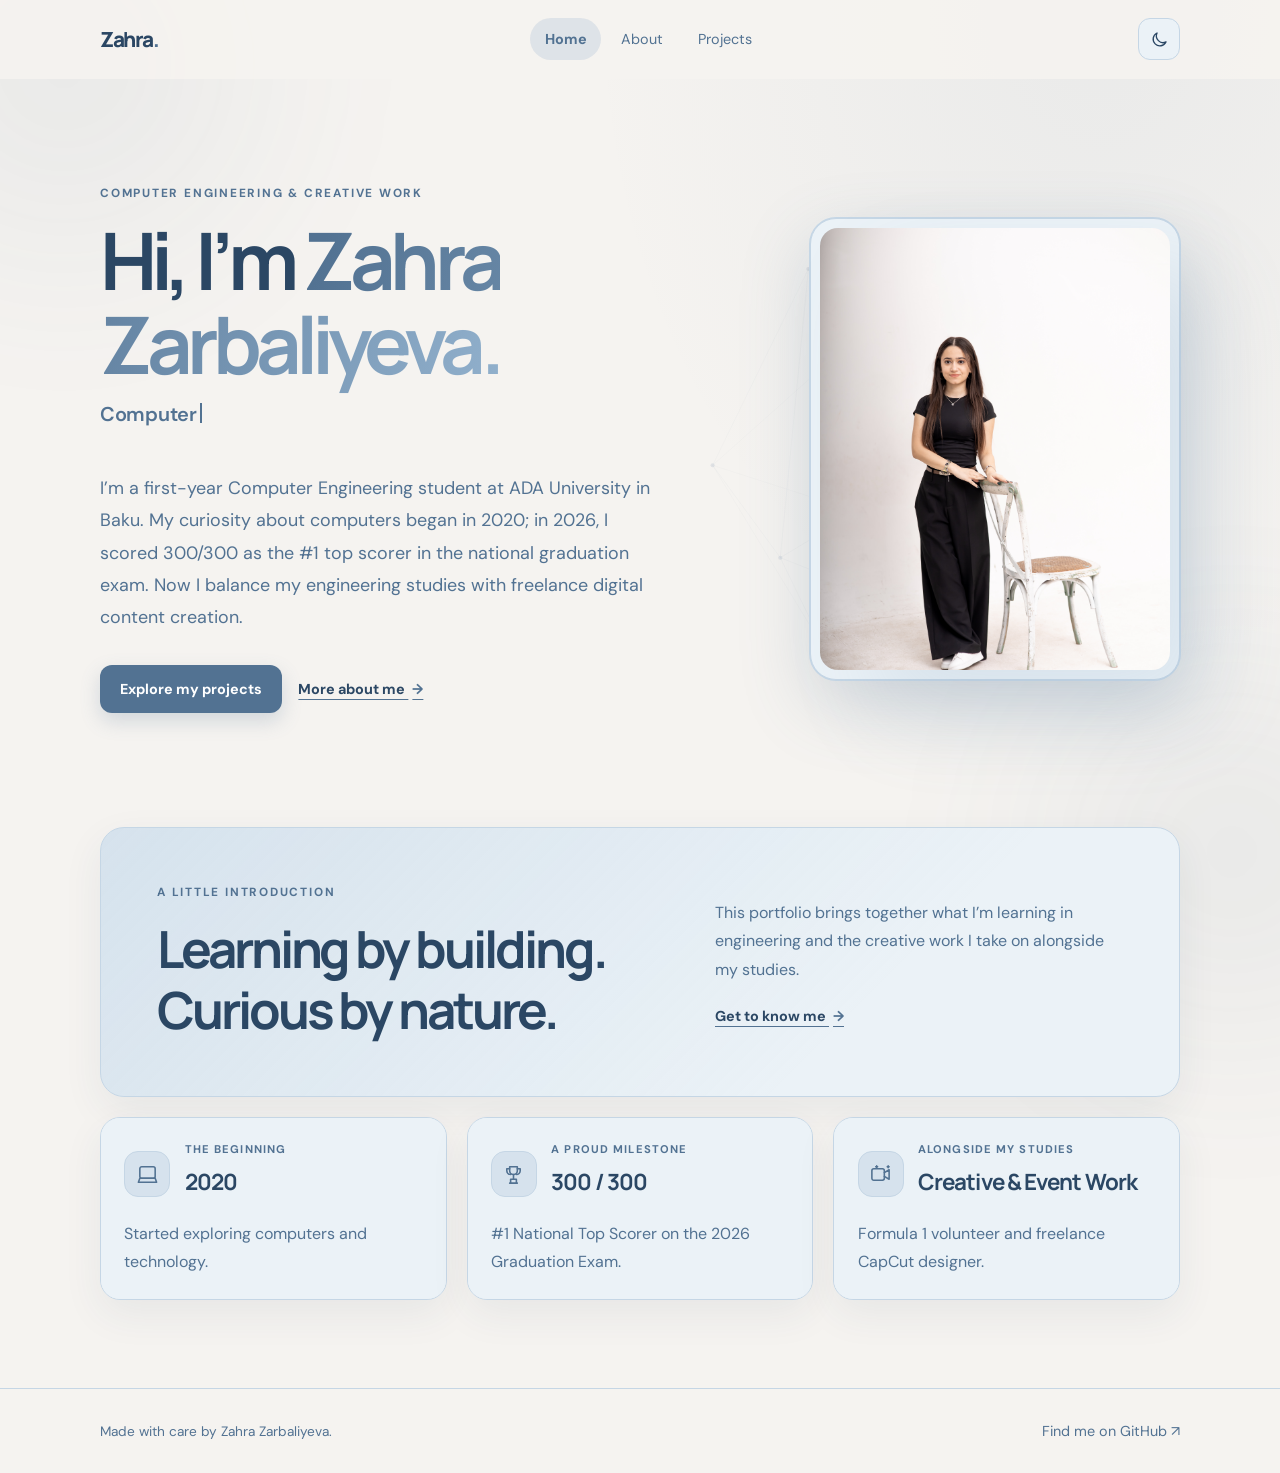
==== commit 53846427: "Refine background into 3D code-constellation geometric wireframe" ====
--- a/index.html
+++ b/index.html
@@ -10,6 +10,7 @@
     <script src="js/main.js" defer></script>
   </head>
   <body>
+    <canvas class="code-canvas" id="ambient-canvas" aria-hidden="true"></canvas>
     <header class="site-header" id="top">
       <nav class="navigation container" aria-label="Main navigation">
         <a class="brand" href="index.html">Zahra<span>.</span></a>
@@ -40,7 +41,7 @@
       <section class="hero container" data-reveal>
         <div class="hero-content">
           <p class="eyebrow">Computer Engineering &amp; Creative Work</p>
-          <h1>Hi, I’m <span class="gradient-text">Zahra Zarbaliyeva</span><span class="heading-dot">.</span></h1>
+          <h1>Hi, I’m <span class="gradient-text scramble-name">Zahra Zarbaliyeva.</span></h1>
           <p class="hero-subtitle"><span class="typing-role">Computer Engineering Student at ADA University</span><span class="typing-caret" aria-hidden="true"></span></p>
           <p class="hero-copy">I’m a first-year Computer Engineering student at ADA University in Baku. My curiosity about computers began in 2020; in 2026, I scored 300/300 as the #1 top scorer in the national graduation exam. Now I balance my engineering studies with freelance digital content creation.</p>
           <div class="hero-actions">
--- a/css/style.css
+++ b/css/style.css
@@ -19,6 +19,7 @@
   --glow: rgb(82 114 146 / 22%);
   --serif: "Manrope", "Avenir Next", sans-serif;
   --sans: "DM Sans", "Avenir Next", sans-serif;
+  --mono: "SFMono-Regular", Consolas, "Liberation Mono", monospace;
 }
 
 html[data-theme="dark"] {
@@ -96,6 +97,17 @@
   z-index: 1;
 }
 
+.code-canvas {
+  position: fixed;
+  z-index: 0;
+  inset: 0;
+  display: block;
+  width: 100vw;
+  height: 100vh;
+  opacity: 0.32;
+  pointer-events: none;
+}
+
 html[data-theme="dark"] body {
   background:
     radial-gradient(ellipse at 86% 0%, rgb(145 176 204 / 9%), transparent 34rem),
@@ -344,6 +356,20 @@
   background: linear-gradient(105deg, var(--accent) 5%, var(--highlight) 100%);
   background-clip: text;
   -webkit-text-fill-color: transparent;
+}
+
+.scramble-name {
+  transition: letter-spacing 180ms ease, text-shadow 180ms ease;
+}
+
+.scramble-name.is-scrambling {
+  background: none;
+  color: var(--accent);
+  font-family: var(--mono);
+  font-size: 0.88em;
+  letter-spacing: -0.08em;
+  text-shadow: 0 0 14px var(--glow);
+  -webkit-text-fill-color: var(--accent);
 }
 
 .hero-subtitle {
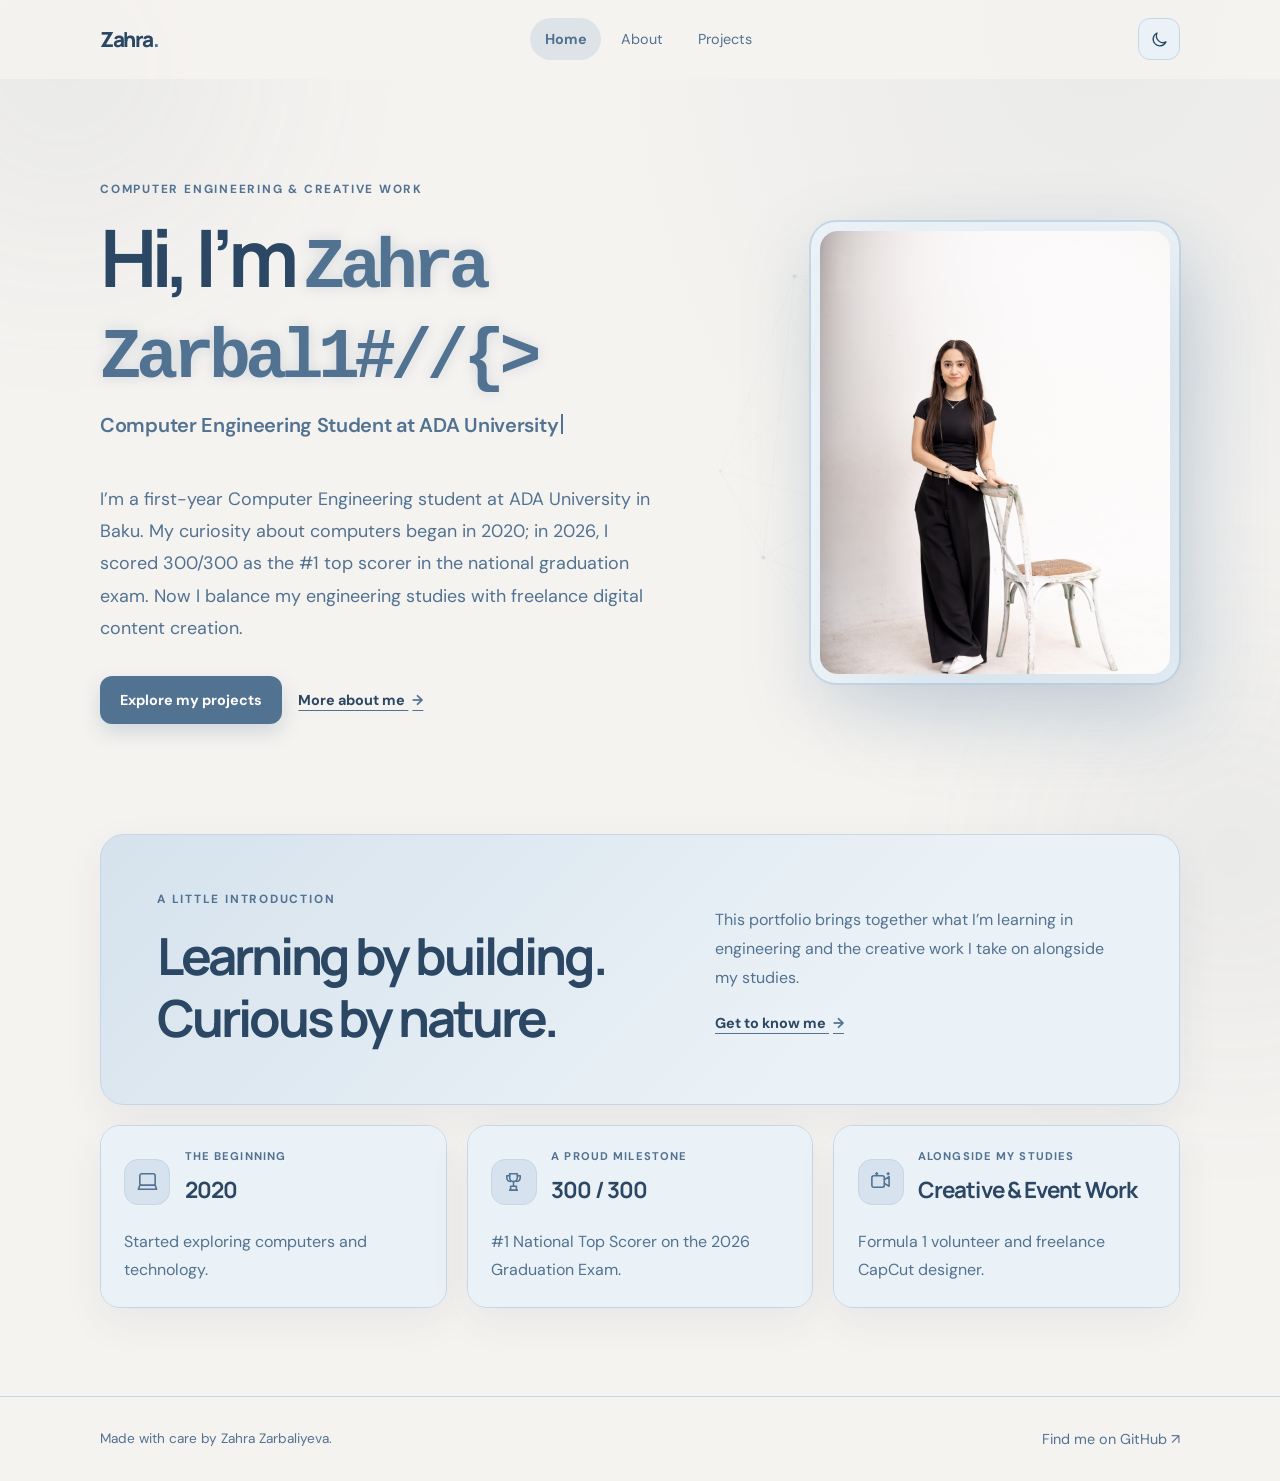
==== commit fb386acf: "Add stylized digital pen and 3D keycap burst intro animation" ====
--- a/index.html
+++ b/index.html
@@ -10,6 +10,25 @@
     <script src="js/main.js" defer></script>
   </head>
   <body>
+    <div class="intro-splash" id="portfolio-intro" role="region" aria-label="Portfolio introduction">
+      <div class="intro-scene">
+        <span class="intro-ripple" aria-hidden="true"></span>
+        <svg class="intro-pen" viewBox="0 0 80 80" fill="none" aria-hidden="true">
+          <path d="m43 15 22 22-31 31-20 5 5-20 24-38Z" fill="var(--accent-soft)" stroke="currentColor" stroke-width="2.5" stroke-linejoin="round"></path>
+          <path d="m37 22 22 22M19 54l14 14m-18 5 5-20" stroke="currentColor" stroke-width="2.5" stroke-linecap="round" stroke-linejoin="round"></path>
+          <path d="m49 17 7-7 22 22-7 7" fill="var(--surface)" stroke="currentColor" stroke-width="2.5" stroke-linejoin="round"></path>
+        </svg>
+        <div class="intro-title">
+          <span class="intro-year">2026</span>
+          <h2>Portfolio</h2>
+        </div>
+        <span class="intro-keycap-position keycap-z" aria-hidden="true"><span class="intro-keycap">Z</span></span>
+        <span class="intro-keycap-position keycap-code" aria-hidden="true"><span class="intro-keycap">&lt;/&gt;</span></span>
+        <span class="intro-keycap-position keycap-score" aria-hidden="true"><span class="intro-keycap">300</span></span>
+        <span class="intro-keycap-position keycap-ada" aria-hidden="true"><span class="intro-keycap">ADA</span></span>
+      </div>
+      <button class="intro-skip" type="button">Skip <span aria-hidden="true">→</span></button>
+    </div>
     <canvas class="code-canvas" id="ambient-canvas" aria-hidden="true"></canvas>
     <header class="site-header" id="top">
       <nav class="navigation container" aria-label="Main navigation">
--- a/css/style.css
+++ b/css/style.css
@@ -48,6 +48,11 @@
   scroll-padding-top: 100px;
 }
 
+html.intro-active,
+html.intro-active body {
+  overflow: hidden;
+}
+
 body {
   display: flex;
   min-width: 320px;
@@ -108,6 +113,200 @@
   pointer-events: none;
 }
 
+.intro-splash {
+  position: fixed;
+  z-index: 1000;
+  inset: 0;
+  display: grid;
+  overflow: hidden;
+  place-items: center;
+  background:
+    radial-gradient(circle at center, var(--accent-soft), transparent 38%),
+    var(--paper);
+  color: var(--ink);
+  animation: splash-exit 2.8s linear both;
+}
+
+.intro-splash[hidden] {
+  display: none;
+}
+
+.intro-splash.is-skipped {
+  animation: none;
+  opacity: 0;
+  pointer-events: none;
+  transform: translateY(-16px);
+  transition: opacity 220ms ease, transform 220ms ease;
+}
+
+.intro-scene {
+  position: relative;
+  width: min(100vw, 760px);
+  height: min(72vh, 560px);
+  min-height: 340px;
+}
+
+.intro-ripple {
+  position: absolute;
+  top: 50%;
+  left: 50%;
+  width: 54px;
+  aspect-ratio: 1;
+  border: 1px solid var(--accent);
+  border-radius: 50%;
+  opacity: 0;
+  transform: translate(-50%, -50%) scale(0.2);
+  animation: intro-ripple 620ms ease-out 620ms both;
+}
+
+.intro-pen {
+  position: absolute;
+  z-index: 2;
+  top: 50%;
+  left: 50%;
+  width: clamp(58px, 9vw, 82px);
+  color: var(--accent);
+  filter: drop-shadow(0 8px 18px var(--glow));
+  transform: translate(-50%, -50%);
+  animation: intro-pen-glide 800ms cubic-bezier(0.2, 0.75, 0.25, 1) both;
+}
+
+.intro-title {
+  position: absolute;
+  z-index: 1;
+  top: 50%;
+  left: 50%;
+  text-align: center;
+  transform: translate(-50%, -50%);
+}
+
+.intro-title h2 {
+  margin: 0;
+  color: var(--ink);
+  font-family: var(--serif);
+  font-size: clamp(3.2rem, 9vw, 6.4rem);
+  font-weight: 800;
+  letter-spacing: -0.085em;
+  line-height: 1;
+  opacity: 0;
+  animation: intro-title-burst 900ms cubic-bezier(0.18, 1.32, 0.4, 1) 800ms both;
+}
+
+.intro-year {
+  position: absolute;
+  bottom: calc(100% + 0.55rem);
+  left: 50%;
+  color: var(--accent);
+  font-family: var(--mono);
+  font-size: clamp(0.85rem, 2vw, 1.05rem);
+  font-weight: 700;
+  letter-spacing: 0.34em;
+  opacity: 0;
+  transform: translateX(-50%);
+  white-space: nowrap;
+  animation: intro-year-type 500ms steps(4, end) 1.8s both;
+}
+
+.intro-keycap-position {
+  position: absolute;
+  z-index: 2;
+  opacity: 0;
+  animation: intro-keycap-pop 680ms cubic-bezier(0.18, 1.35, 0.4, 1) var(--pop-delay) both;
+}
+
+.keycap-z {
+  top: 25%;
+  left: 19%;
+  --cap-angle: -10deg;
+  --burst-x: 58px;
+  --burst-y: 42px;
+  --pop-delay: 820ms;
+}
+
+.keycap-code {
+  top: 26%;
+  right: 18%;
+  --cap-angle: 11deg;
+  --burst-x: -58px;
+  --burst-y: 42px;
+  --pop-delay: 900ms;
+}
+
+.keycap-score {
+  bottom: 23%;
+  left: 20%;
+  --cap-angle: 8deg;
+  --burst-x: 58px;
+  --burst-y: -42px;
+  --pop-delay: 980ms;
+}
+
+.keycap-ada {
+  right: 19%;
+  bottom: 24%;
+  --cap-angle: -9deg;
+  --burst-x: -58px;
+  --burst-y: -42px;
+  --pop-delay: 1060ms;
+}
+
+.intro-keycap {
+  position: relative;
+  display: grid;
+  width: 82px;
+  height: 66px;
+  place-items: center;
+  border: 1px solid var(--line);
+  border-radius: 14px;
+  background: linear-gradient(145deg, var(--paper), var(--surface));
+  box-shadow: 0 6px 0 color-mix(in srgb, var(--accent) 25%, var(--surface)), 0 14px 28px var(--glow);
+  color: var(--accent);
+  font-family: var(--mono);
+  font-size: 1rem;
+  font-weight: 800;
+  animation: intro-keycap-float 1.45s ease-in-out calc(var(--pop-delay) + 680ms) infinite alternate;
+}
+
+.intro-keycap::before {
+  position: absolute;
+  top: 7px;
+  right: 9px;
+  left: 9px;
+  height: 3px;
+  border-radius: 999px;
+  background: var(--accent);
+  content: "";
+  opacity: 0.26;
+}
+
+.intro-skip {
+  position: absolute;
+  right: clamp(1rem, 3vw, 2.5rem);
+  bottom: clamp(1rem, 3vh, 2rem);
+  display: inline-flex;
+  min-height: 38px;
+  align-items: center;
+  gap: 0.4rem;
+  padding: 0.45rem 0.75rem;
+  border: 1px solid var(--line);
+  border-radius: 999px;
+  background: color-mix(in srgb, var(--surface) 72%, transparent);
+  color: var(--muted);
+  cursor: pointer;
+  font-size: 0.78rem;
+  transition: border-color 180ms ease, color 180ms ease, background-color 180ms ease;
+}
+
+.intro-skip:hover {
+  border-color: var(--accent);
+  background: var(--surface);
+  color: var(--accent);
+}
+
+.intro-skip span {
+  color: var(--accent);
+}
+
 html[data-theme="dark"] body {
   background:
     radial-gradient(ellipse at 86% 0%, rgb(145 176 204 / 9%), transparent 34rem),
@@ -402,6 +601,118 @@
 @keyframes ambient-drift {
   to {
     transform: translate3d(8vw, 5vh, 0) scale(1.08);
+  }
+}
+
+@keyframes splash-exit {
+  0%,
+  82.14% {
+    opacity: 1;
+    transform: translateY(0);
+    visibility: visible;
+  }
+
+  100% {
+    opacity: 0;
+    transform: translateY(-18px);
+    visibility: hidden;
+  }
+}
+
+@keyframes intro-pen-glide {
+  0% {
+    opacity: 0;
+    transform: translate(-48vw, 34vh) rotate(-42deg) scale(0.7);
+  }
+
+  12% {
+    opacity: 1;
+  }
+
+  78% {
+    opacity: 1;
+    transform: translate(-50%, -50%) rotate(0) scale(1);
+  }
+
+  88% {
+    opacity: 1;
+    transform: translate(calc(-50% + 3px), calc(-50% - 2px)) rotate(0) scale(0.92);
+  }
+
+  100% {
+    opacity: 0;
+    transform: translate(calc(-50% + 3px), calc(-50% - 2px)) rotate(0) scale(0.85);
+  }
+}
+
+@keyframes intro-ripple {
+  15% {
+    opacity: 0.6;
+  }
+
+  100% {
+    opacity: 0;
+    transform: translate(-50%, -50%) scale(3.2);
+  }
+}
+
+@keyframes intro-title-burst {
+  0% {
+    opacity: 0;
+    transform: scale(0.28);
+  }
+
+  62% {
+    opacity: 1;
+    transform: scale(1.08);
+  }
+
+  80% {
+    transform: scale(0.97);
+  }
+
+  100% {
+    opacity: 1;
+    transform: scale(1);
+  }
+}
+
+@keyframes intro-year-type {
+  0% {
+    clip-path: inset(0 100% 0 0);
+    opacity: 1;
+  }
+
+  100% {
+    clip-path: inset(0);
+    opacity: 1;
+  }
+}
+
+@keyframes intro-keycap-pop {
+  0% {
+    opacity: 0;
+    transform: translate(var(--burst-x), var(--burst-y)) scale(0.22) rotate(calc(var(--cap-angle) - 22deg));
+  }
+
+  68% {
+    opacity: 1;
+    transform: translate(0, 0) scale(1.1) rotate(calc(var(--cap-angle) + 4deg));
+  }
+
+  100% {
+    opacity: 1;
+    transform: translate(0, 0) scale(1) rotate(var(--cap-angle));
+  }
+}
+
+@keyframes intro-keycap-float {
+  from {
+    transform: translateY(0) rotate(var(--cap-angle));
+  }
+
+  to {
+    transform: translateY(-6px) rotate(var(--cap-angle));
   }
 }
 
@@ -980,6 +1291,38 @@
 }
 
 @media (max-width: 640px) {
+  .intro-scene {
+    height: min(66vh, 500px);
+    min-height: 320px;
+  }
+
+  .keycap-z {
+    top: 27%;
+    left: 5%;
+  }
+
+  .keycap-code {
+    top: 28%;
+    right: 5%;
+  }
+
+  .keycap-score {
+    bottom: 25%;
+    left: 6%;
+  }
+
+  .keycap-ada {
+    right: 6%;
+    bottom: 26%;
+  }
+
+  .intro-keycap {
+    width: 66px;
+    height: 56px;
+    border-radius: 12px;
+    font-size: 0.85rem;
+  }
+
   .container {
     width: min(100% - 2rem, 1080px);
   }
@@ -1102,6 +1445,10 @@
 }
 
 @media (prefers-reduced-motion: reduce) {
+  .intro-splash {
+    display: none;
+  }
+
   html {
     scroll-behavior: auto;
   }
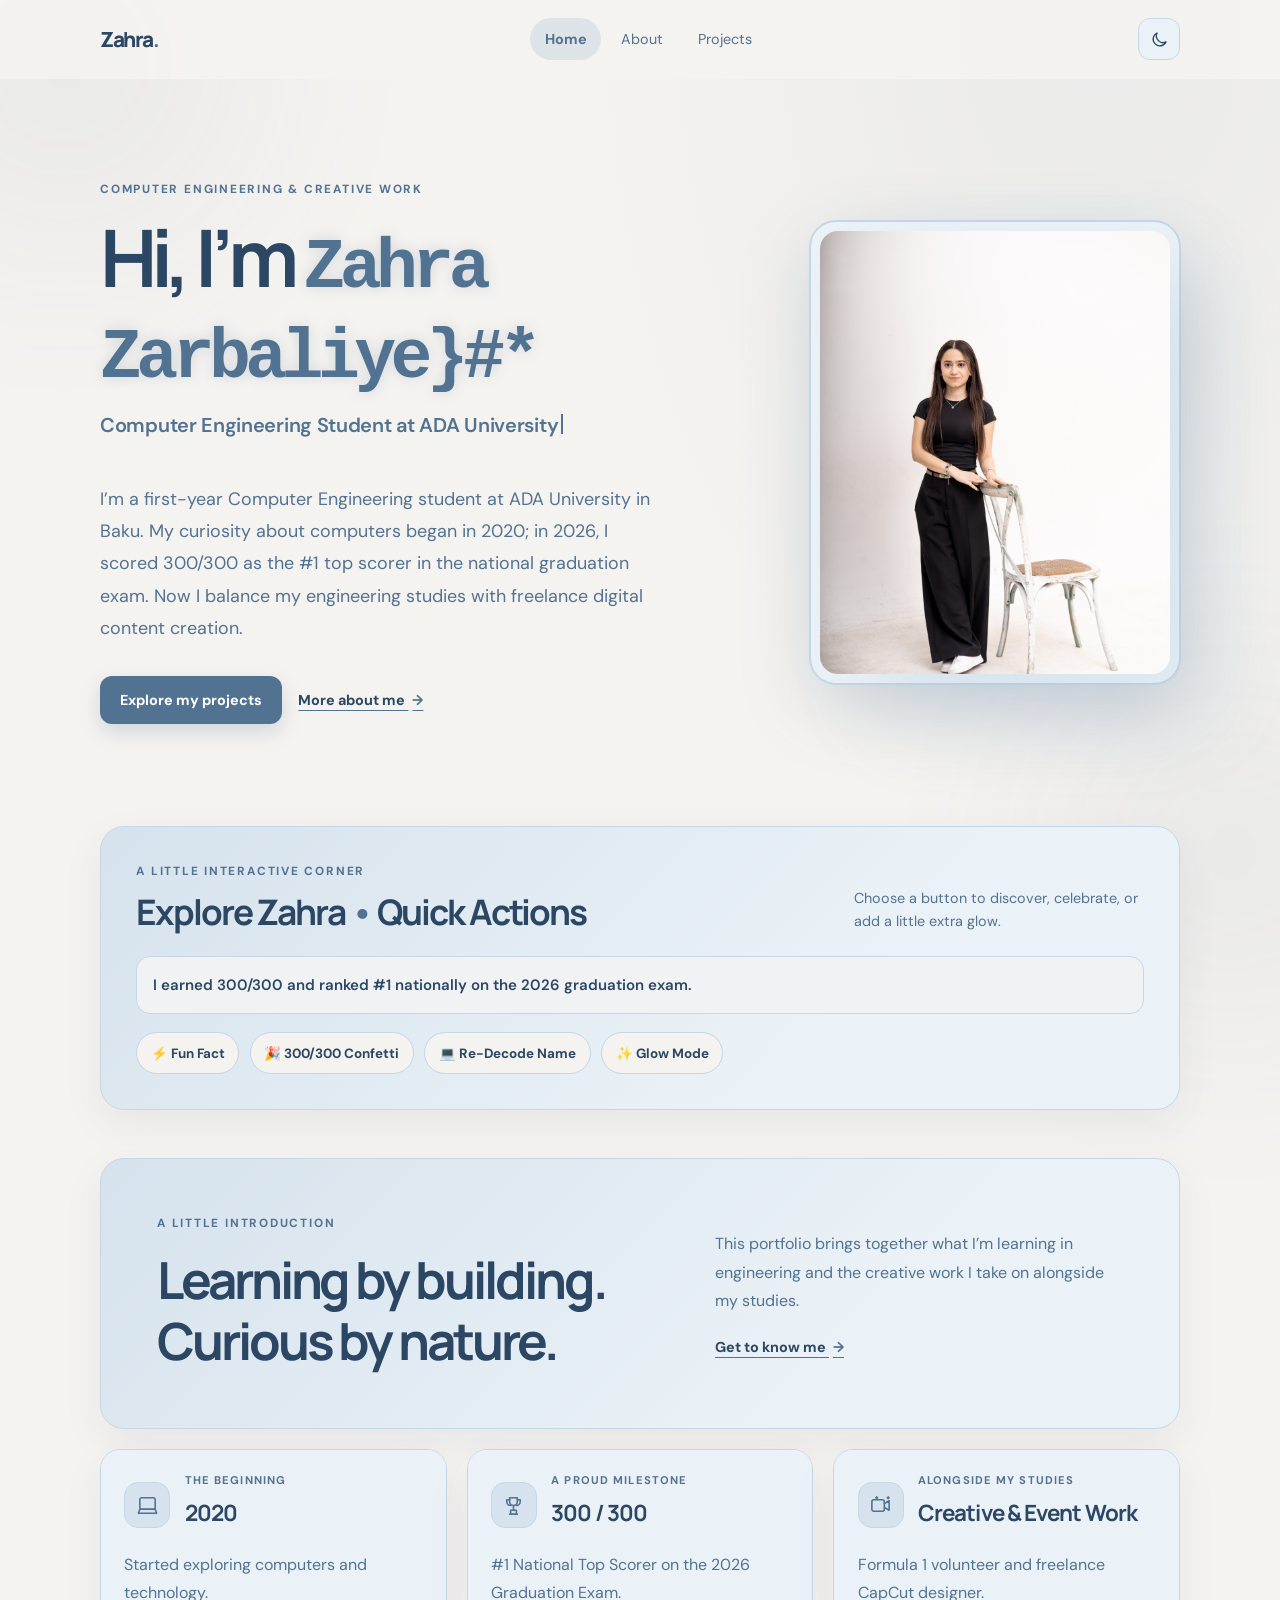
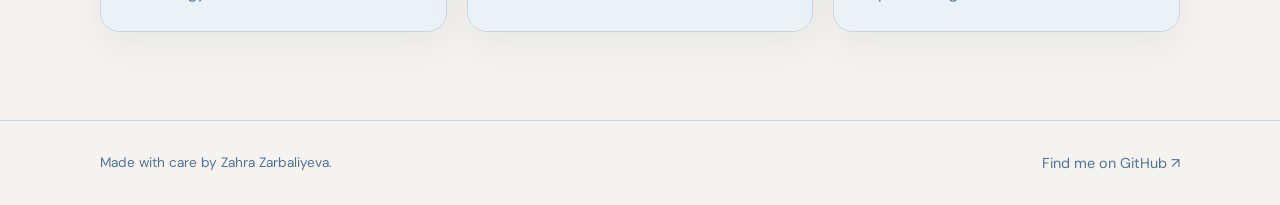
==== commit 06e01a34: "Add liquid blue cursor aura and interactive Explore Zahra command bar" ====
--- a/index.html
+++ b/index.html
@@ -29,7 +29,7 @@
       </div>
       <button class="intro-skip" type="button">Skip <span aria-hidden="true">→</span></button>
     </div>
-    <canvas class="code-canvas" id="ambient-canvas" aria-hidden="true"></canvas>
+    <div class="cursor-aurora" id="cursor-aurora" aria-hidden="true"></div>
     <header class="site-header" id="top">
       <nav class="navigation container" aria-label="Main navigation">
         <a class="brand" href="index.html">Zahra<span>.</span></a>
@@ -71,6 +71,25 @@
         <figure class="profile-photo" data-reveal>
           <img src="assets/images/profile.jpg" alt="Portrait of Zahra Zarbaliyeva">
         </figure>
+      </section>
+
+      <section class="quick-actions-section container" aria-labelledby="quick-actions-title">
+        <div class="quick-actions-card" data-reveal>
+          <div class="quick-actions-heading">
+            <div>
+              <p class="eyebrow">A little interactive corner</p>
+              <h2 id="quick-actions-title">Explore Zahra <span aria-hidden="true">•</span> Quick Actions</h2>
+            </div>
+            <p class="quick-actions-prompt">Choose a button to discover, celebrate, or add a little extra glow.</p>
+          </div>
+          <p class="quick-fact" id="quick-fact" aria-live="polite" aria-atomic="true">I earned 300/300 and ranked #1 nationally on the 2026 graduation exam.</p>
+          <div class="quick-action-list" role="group" aria-label="Portfolio quick actions">
+            <button class="quick-action-button" id="fun-fact-button" type="button">⚡ Fun Fact</button>
+            <button class="quick-action-button" id="confetti-button" type="button">🎉 300/300 Confetti</button>
+            <button class="quick-action-button" id="redecode-button" type="button">💻 Re-Decode Name</button>
+            <button class="quick-action-button" id="glow-mode-button" type="button" aria-pressed="false">✨ Glow Mode</button>
+          </div>
+        </div>
       </section>
 
       <section class="intro-section">
--- a/css/style.css
+++ b/css/style.css
@@ -13,6 +13,7 @@
   --accent-hover-foreground: #ffffff;
   --accent-soft: rgb(145 176 204 / 24%);
   --highlight: #91b0cc;
+  --glow-mode-accent: #6688ff;
   --line: #c5d6e5;
   --shadow: 0 14px 40px rgb(43 71 100 / 7%);
   --shadow-hover: 0 22px 48px rgb(43 71 100 / 13%), 0 0 26px var(--glow);
@@ -102,15 +103,45 @@
   z-index: 1;
 }
 
-.code-canvas {
+.cursor-aurora {
   position: fixed;
   z-index: 0;
   inset: 0;
-  display: block;
-  width: 100vw;
-  height: 100vh;
-  opacity: 0.32;
+  overflow: hidden;
+  opacity: 0;
   pointer-events: none;
+  transition: opacity 700ms ease;
+}
+
+.cursor-aurora.is-active {
+  opacity: 1;
+}
+
+.cursor-aurora::before,
+.cursor-aurora::after {
+  position: absolute;
+  top: 0;
+  left: 0;
+  width: min(36rem, 88vw);
+  aspect-ratio: 1;
+  border-radius: 50%;
+  content: "";
+  filter: blur(74px);
+  transform: translate3d(calc(var(--aurora-x, 50vw) - 50%), calc(var(--aurora-y, 50vh) - 50%), 0);
+  will-change: transform;
+}
+
+.cursor-aurora::before {
+  background: radial-gradient(circle, color-mix(in srgb, var(--accent) 22%, transparent), transparent 70%);
+  opacity: 0.46;
+}
+
+.cursor-aurora::after {
+  width: min(27rem, 72vw);
+  background: radial-gradient(circle, color-mix(in srgb, var(--highlight) 24%, transparent), transparent 72%);
+  filter: blur(92px);
+  opacity: 0.4;
+  transform: translate3d(calc(var(--aurora-trail-x, 50vw) - 50%), calc(var(--aurora-trail-y, 50vh) - 50%), 0);
 }
 
 .intro-splash {
@@ -604,6 +635,34 @@
   }
 }
 
+@keyframes quick-fact-change {
+  from {
+    opacity: 0;
+    transform: translateY(7px);
+  }
+
+  to {
+    opacity: 1;
+    transform: translateY(0);
+  }
+}
+
+@keyframes confetti-flight {
+  0% {
+    opacity: 0;
+    transform: translate3d(0, 0, 0) rotate(0) scale(0.45);
+  }
+
+  12% {
+    opacity: 0.95;
+  }
+
+  100% {
+    opacity: 0;
+    transform: translate3d(var(--confetti-dx), var(--confetti-dy), 0) rotate(var(--confetti-spin)) scale(0.72);
+  }
+}
+
 @keyframes splash-exit {
   0%,
   82.14% {
@@ -819,6 +878,125 @@
 
 .intro-section {
   padding-block: 0.5rem 5.5rem;
+}
+
+.quick-actions-section {
+  padding-block: 0 2.5rem;
+}
+
+.quick-actions-card {
+  position: relative;
+  isolation: isolate;
+  overflow: hidden;
+  padding: clamp(1.35rem, 3.5vw, 2.2rem);
+  border: 1px solid var(--line);
+  border-radius: 24px;
+  background:
+    linear-gradient(135deg, var(--accent-soft), transparent 68%),
+    var(--surface);
+  box-shadow: var(--shadow);
+  transition: transform 220ms ease, box-shadow 220ms ease, border-color 220ms ease;
+}
+
+.quick-actions-card:hover {
+  border-color: color-mix(in srgb, var(--accent) 40%, var(--line));
+  box-shadow: var(--shadow-hover);
+  transform: translateY(-4px);
+}
+
+.quick-actions-heading {
+  display: flex;
+  align-items: flex-end;
+  justify-content: space-between;
+  gap: 1.5rem;
+}
+
+.quick-actions-heading .eyebrow {
+  margin-bottom: 0.5rem;
+}
+
+.quick-actions-heading h2 {
+  margin-bottom: 0;
+  font-size: clamp(1.55rem, 3.7vw, 2.2rem);
+  letter-spacing: -0.06em;
+}
+
+.quick-actions-heading h2 span {
+  color: var(--accent);
+}
+
+.quick-actions-prompt {
+  max-width: 290px;
+  margin: 0 0 0.15rem;
+  color: var(--muted);
+  font-size: 0.9rem;
+  line-height: 1.6;
+}
+
+.quick-fact {
+  display: flex;
+  min-height: 58px;
+  align-items: center;
+  margin: 1.3rem 0 1.1rem;
+  padding: 0.9rem 1rem;
+  border: 1px solid var(--line);
+  border-radius: 14px;
+  background: color-mix(in srgb, var(--paper) 48%, var(--surface));
+  color: var(--ink);
+  font-size: 0.94rem;
+  font-weight: 600;
+  line-height: 1.6;
+}
+
+.quick-fact.is-changing {
+  animation: quick-fact-change 320ms ease both;
+}
+
+.quick-action-list {
+  display: flex;
+  flex-wrap: wrap;
+  gap: 0.65rem;
+}
+
+.quick-action-button {
+  display: inline-flex;
+  min-height: 42px;
+  align-items: center;
+  justify-content: center;
+  gap: 0.45rem;
+  padding: 0.55rem 0.85rem;
+  border: 1px solid var(--line);
+  border-radius: 999px;
+  background: var(--paper);
+  color: var(--ink);
+  cursor: pointer;
+  font-size: 0.84rem;
+  font-weight: 700;
+  transition: background-color 180ms ease, border-color 180ms ease, box-shadow 180ms ease, color 180ms ease, transform 180ms ease;
+}
+
+.quick-action-button:hover,
+.quick-action-button[aria-pressed="true"] {
+  transform: translateY(-2px);
+  border-color: var(--accent);
+  background: var(--accent-soft);
+  box-shadow: 0 8px 18px var(--glow);
+  color: var(--accent);
+}
+
+.confetti-piece {
+  position: fixed;
+  z-index: 30;
+  top: var(--confetti-y);
+  left: var(--confetti-x);
+  width: var(--confetti-size);
+  height: calc(var(--confetti-size) * 1.65);
+  border-radius: 2px;
+  background: var(--confetti-color);
+  opacity: 0;
+  pointer-events: none;
+  animation: confetti-flight 1450ms cubic-bezier(0.18, 0.6, 0.3, 1) var(--confetti-delay) both;
+  will-change: transform, opacity;
 }
 
 .highlight-grid {
@@ -1133,6 +1311,17 @@
   transform: translateY(-6px);
 }
 
+html.glow-mode .project-card,
+html.glow-mode .about-section,
+html.glow-mode .intro-grid,
+html.glow-mode .quick-actions-card {
+  border-color: color-mix(in srgb, var(--glow-mode-accent) 72%, var(--line));
+  box-shadow:
+    var(--shadow),
+    0 0 0 1px color-mix(in srgb, var(--glow-mode-accent) 52%, transparent),
+    0 0 28px color-mix(in srgb, var(--glow-mode-accent) 30%, transparent);
+}
+
 .project-image,
 .project-placeholder {
   display: grid;
@@ -1255,7 +1444,8 @@
 
 .intro-grid::before,
 .about-section::before,
-.project-card::before {
+.project-card::before,
+.quick-actions-card::before {
   position: absolute;
   z-index: 2;
   inset: 0;
@@ -1273,13 +1463,15 @@
 
 .intro-grid.spotlight-active::before,
 .about-section.spotlight-active::before,
-.project-card.spotlight-active::before {
+.project-card.spotlight-active::before,
+.quick-actions-card.spotlight-active::before {
   opacity: 1;
 }
 
 .intro-grid > *,
 .about-section > *,
-.project-card > * {
+.project-card > *,
+.quick-actions-card > * {
   position: relative;
   z-index: 1;
 }
@@ -1389,6 +1581,32 @@
     padding-block: 0 4rem;
   }
 
+  .quick-actions-section {
+    padding-block: 0 2rem;
+  }
+
+  .quick-actions-card {
+    padding: 1.25rem;
+    border-radius: 20px;
+  }
+
+  .quick-actions-heading {
+    display: grid;
+    gap: 0.8rem;
+  }
+
+  .quick-actions-prompt {
+    max-width: 36rem;
+  }
+
+  .quick-action-list {
+    gap: 0.5rem;
+  }
+
+  .quick-action-button {
+    flex: 1 1 auto;
+  }
+
   .intro-grid {
     grid-template-columns: 1fr;
     gap: 1.25rem;
@@ -1447,6 +1665,12 @@
 @media (prefers-reduced-motion: reduce) {
   .intro-splash {
     display: none;
+  }
+
+  .confetti-piece {
+    animation: none;
+    opacity: 0.82;
+    transform: rotate(var(--confetti-spin));
   }
 
   html {
